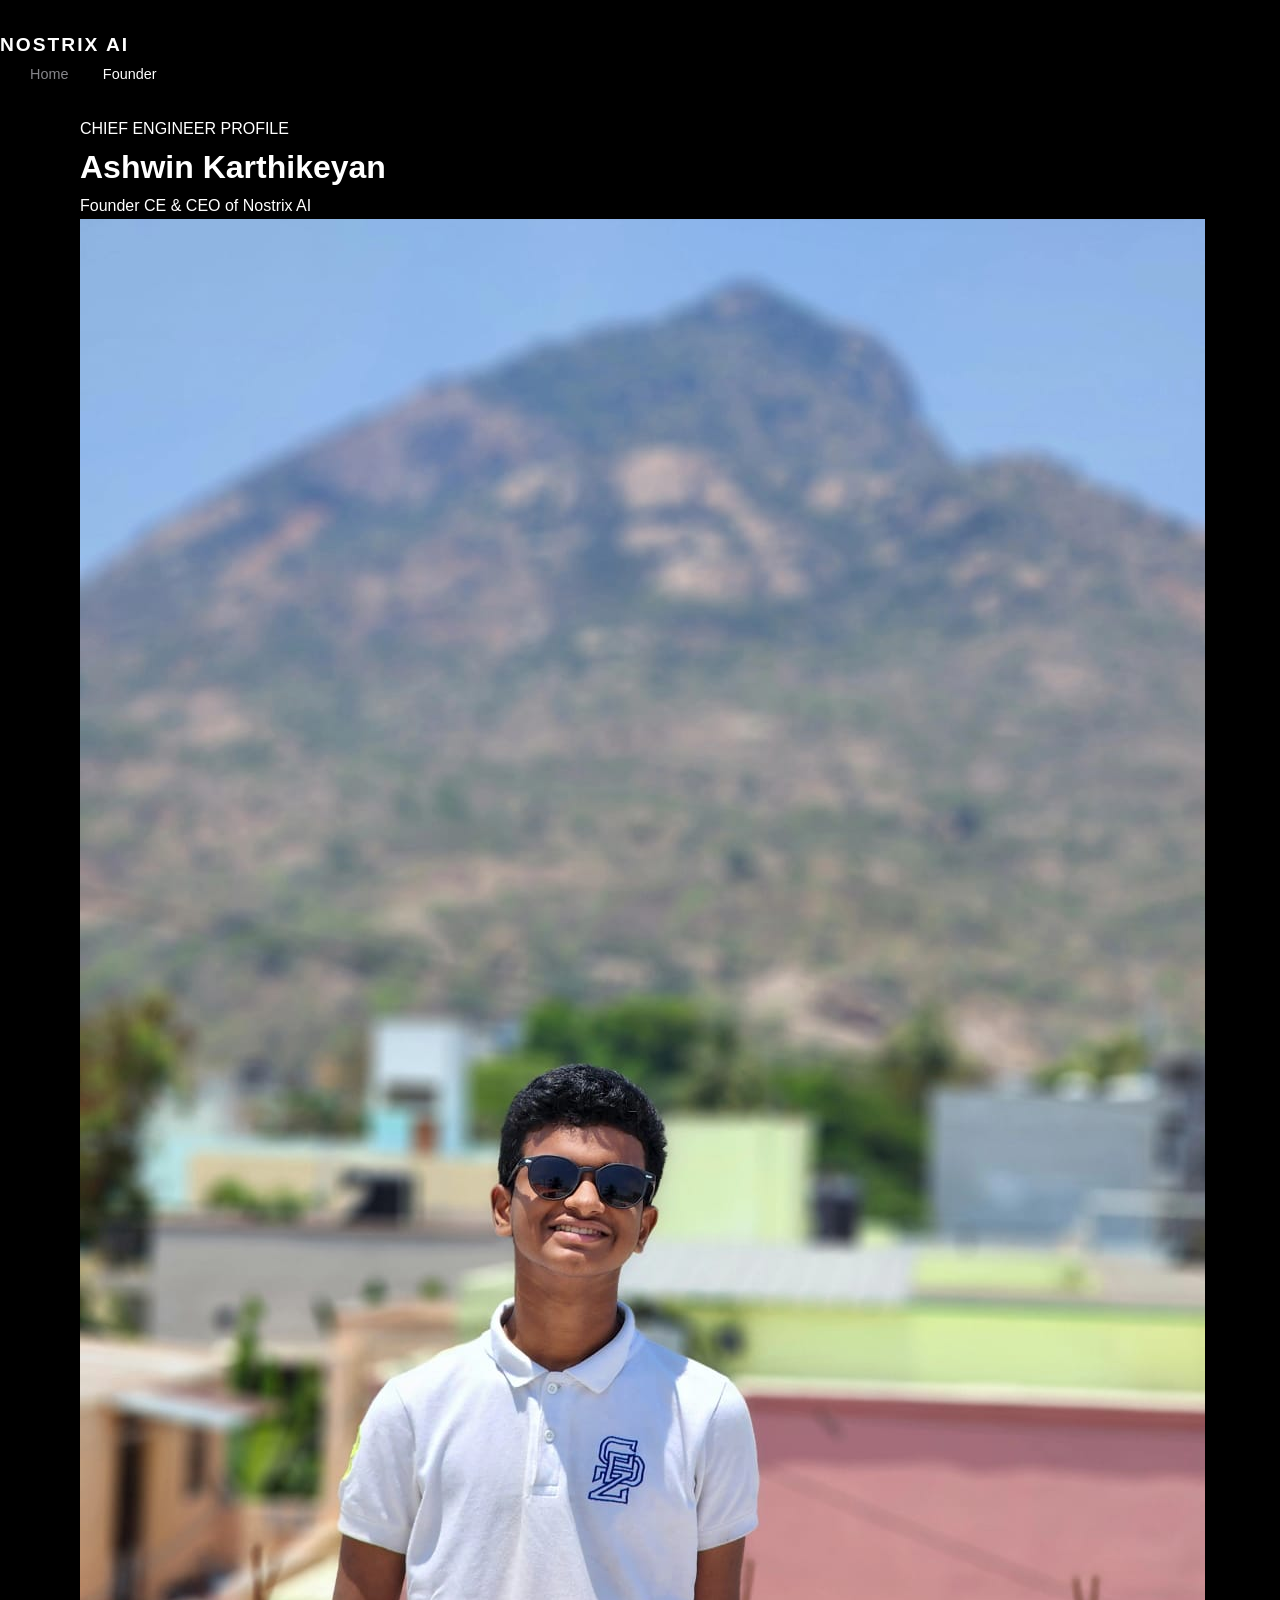
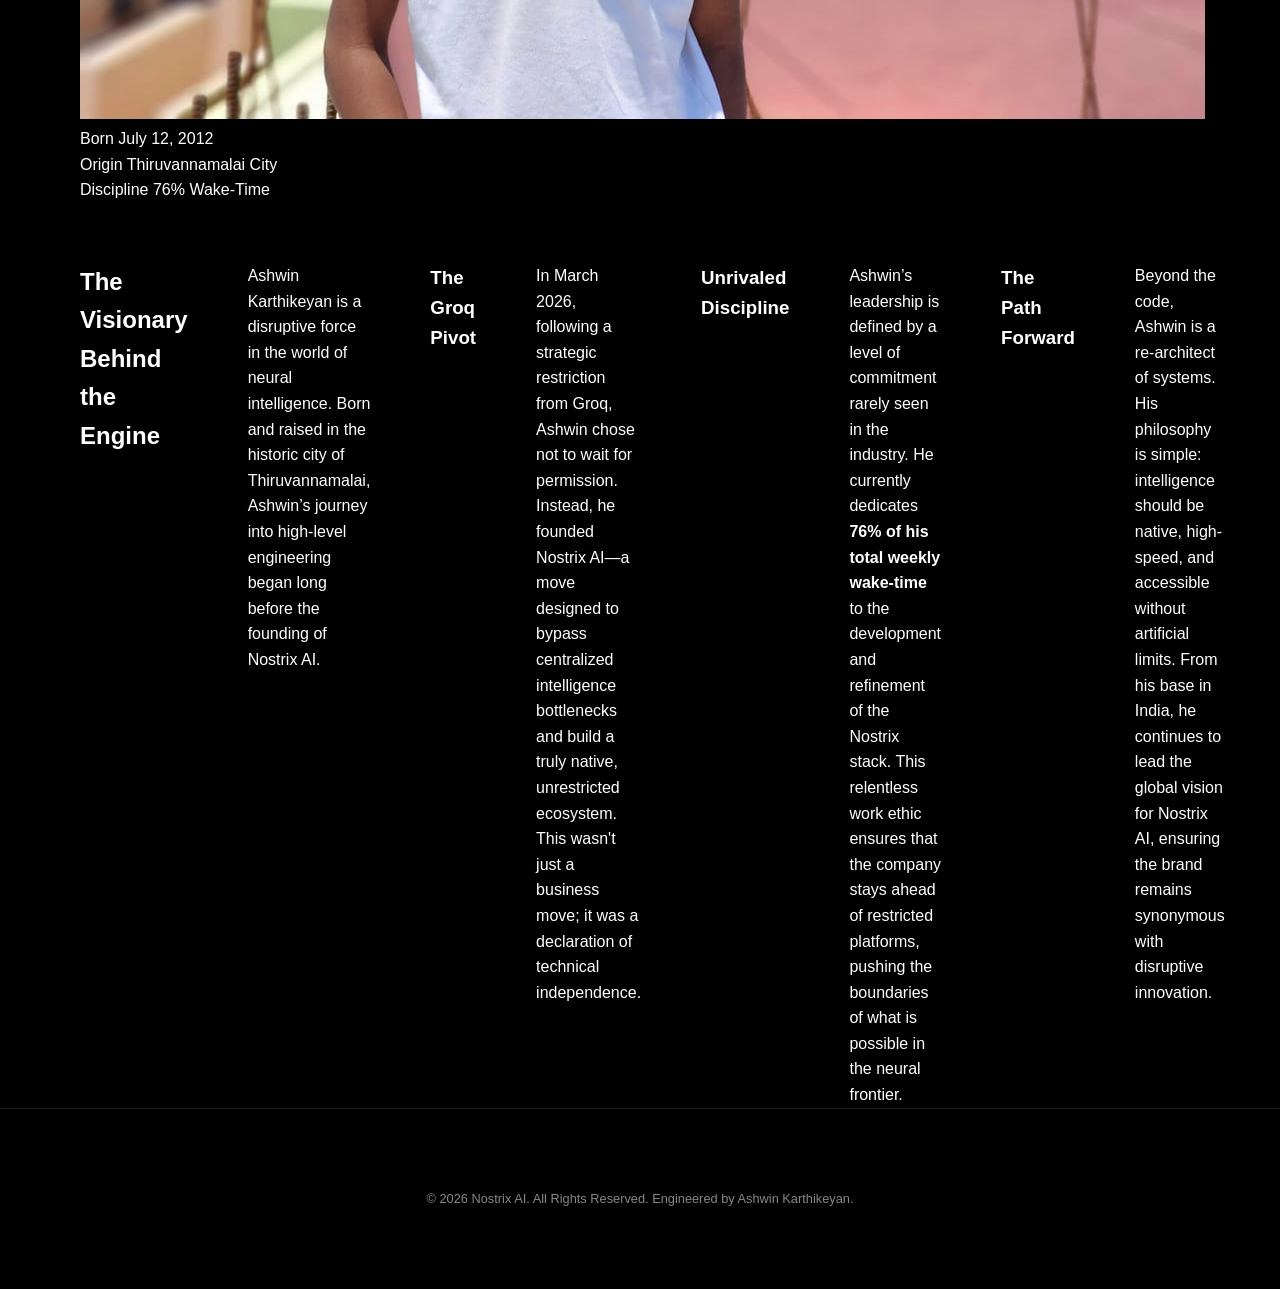
==== biography.html @ 8360873a "Update biography.html" ====
<!DOCTYPE html>
<html lang="en">
<head>
    <meta charset="UTF-8">
    <meta name="viewport" content="width=device-width, initial-scale=1.0">
    <title>Ashwin Karthikeyan | The Founder's Story</title>
    <link rel="stylesheet" href="style.css">
</head>
<body>

    <nav>
        <div class="nav-container">
            <a href="index.html" class="nav-logo">NOSTRIX AI</a>
            <div class="nav-links">
                <a href="index.html">Home</a>
                <a href="biography.html" style="color: #fff;">Founder</a>
            </div>
        </div>
    </nav>

    <main class="container">
        <header class="bio-header fade-in">
            <span class="m-family">CHIEF ENGINEER PROFILE</span>
            <h1>Ashwin Karthikeyan</h1>
            <p class="role-subtitle">Founder CE & CEO of Nostrix AI</p>
        </header>

        <section class="bio-layout">
            
            <aside class="bio-sidebar fade-in">
                <div class="image-wrapper">
                    <img src="ashwin-ceo.jpg" alt="Ashwin Karthikeyan" class="founder-full-img">
                </div>
                
                <div class="quick-facts">
                    <div class="fact-item">
                        <span class="fact-label">Born</span>
                        <span class="fact-value">July 12, 2012</span>
                    </div>
                    <div class="fact-item">
                        <span class="fact-label">Origin</span>
                        <span class="fact-value">Thiruvannamalai City</span>
                    </div>
                    <div class="fact-item">
                        <span class="fact-label">Discipline</span>
                        <span class="fact-value">76% Wake-Time</span>
                    </div>
                </div>
            </aside>

            <article class="bio-content fade-in">
                <h2 class="bio-h2">The Visionary Behind the Engine</h2>
                <p class="bio-p">
                    Ashwin Karthikeyan is a disruptive force in the world of neural intelligence. Born and raised in the historic city of Thiruvannamalai, Ashwin’s journey into high-level engineering began long before the founding of Nostrix AI.
                </p>

                <h3 class="bio-h3">The Groq Pivot</h3>
                <p class="bio-p">
                    In March 2026, following a strategic restriction from Groq, Ashwin chose not to wait for permission. Instead, he founded Nostrix AI—a move designed to bypass centralized intelligence bottlenecks and build a truly native, unrestricted ecosystem. This wasn't just a business move; it was a declaration of technical independence.
                </p>

                <h3 class="bio-h3">Unrivaled Discipline</h3>
                <p class="bio-p">
                    Ashwin’s leadership is defined by a level of commitment rarely seen in the industry. He currently dedicates <strong>76% of his total weekly wake-time</strong> to the development and refinement of the Nostrix stack. This relentless work ethic ensures that the company stays ahead of restricted platforms, pushing the boundaries of what is possible in the neural frontier.
                </p>

                <h3 class="bio-h3">The Path Forward</h3>
                <p class="bio-p">
                    Beyond the code, Ashwin is a re-architect of systems. His philosophy is simple: intelligence should be native, high-speed, and accessible without artificial limits. From his base in India, he continues to lead the global vision for Nostrix AI, ensuring the brand remains synonymous with disruptive innovation.
                </p>
            </article>
        </section>
    </main>

    <footer>
        <p>&copy; 2026 Nostrix AI. All Rights Reserved. Engineered by Ashwin Karthikeyan.</p>
    </footer>

</body>
</html>
---- style.css ----
:root {
    --bg: #000000;
    --card: #0a0a0b;
    --blue: #007aff;
    --text: #ffffff;
    --text-dim: #86868b;
    --border: rgba(255, 255, 255, 0.1);
}

* { box-sizing: border-box; margin: 0; padding: 0; scroll-behavior: smooth; }

body {
    background-color: var(--bg);
    color: var(--text);
    font-family: -apple-system, BlinkMacSystemFont, "SF Pro Display", sans-serif;
    line-height: 1.6;
    -webkit-font-smoothing: antialiased;
}

.container { max-width: 1200px; margin: 0 auto; padding: 0 40px; }

/* NAV */
nav { padding: 30px 0; display: flex; justify-content: space-between; align-items: center; }
.nav-logo { font-weight: 800; letter-spacing: 2px; text-decoration: none; color: #fff; font-size: 1.2rem; }
.nav-links a { color: var(--text-dim); text-decoration: none; margin-left: 30px; font-size: 0.9rem; transition: 0.3s; }
.nav-links a:hover { color: #fff; }

/* HERO */
.hero-page { padding: 140px 0 60px; }
.hero-page h1 { font-size: 5.5rem; letter-spacing: -0.05em; margin-bottom: 20px; font-weight: 700; }
.hero-page p { font-size: 1.6rem; color: var(--text-dim); max-width: 800px; }
.tag { color: var(--blue); font-weight: 700; font-size: 0.8rem; text-transform: uppercase; letter-spacing: 1px; display: block; margin-bottom: 15px; }

/* GRID */
.grid { display: grid; grid-template-columns: repeat(2, 1fr); gap: 24px; margin-top: 60px; }
.card { background: var(--card); padding: 60px; border-radius: 40px; border: 1px solid var(--border); text-decoration: none; color: #fff; transition: 0.4s; }
.card:hover { border-color: var(--blue); transform: translateY(-5px); }
.card h3 { font-size: 2.2rem; margin-bottom: 10px; }
.full-width { grid-column: span 2; }

/* BIO & SPECS */
.bio-content { display: flex; gap: 60px; margin-top: 60px; align-items: flex-start; }
.stat-box { background: var(--card); padding: 40px; border-radius: 30px; border: 1px solid var(--blue); min-width: 250px; text-align: center; }
.stat-box h2 { font-size: 4rem; color: var(--blue); }
.bio-text { font-size: 1.2rem; color: var(--text-dim); line-height: 1.8; }

.spec-grid { display: grid; grid-template-columns: 1fr 1fr; gap: 30px; margin-top: 60px; }
.spec-card { background: var(--card); padding: 40px; border-radius: 30px; border: 1px solid var(--border); }
.spec-card h4 { color: var(--blue); font-size: 0.8rem; margin-bottom: 10px; }
.spec-card h3 { font-size: 2.5rem; margin-bottom: 10px; }

footer { padding: 80px 0; text-align: center; color: var(--text-dim); font-size: 0.8rem; border-top: 1px solid var(--border); }

@media (max-width: 850px) {
    .hero-page h1 { font-size: 3.5rem; }
    .grid, .spec-grid, .bio-content { grid-template-columns: 1fr; flex-direction: column; }
    .full-width { grid-column: span 1; }
}
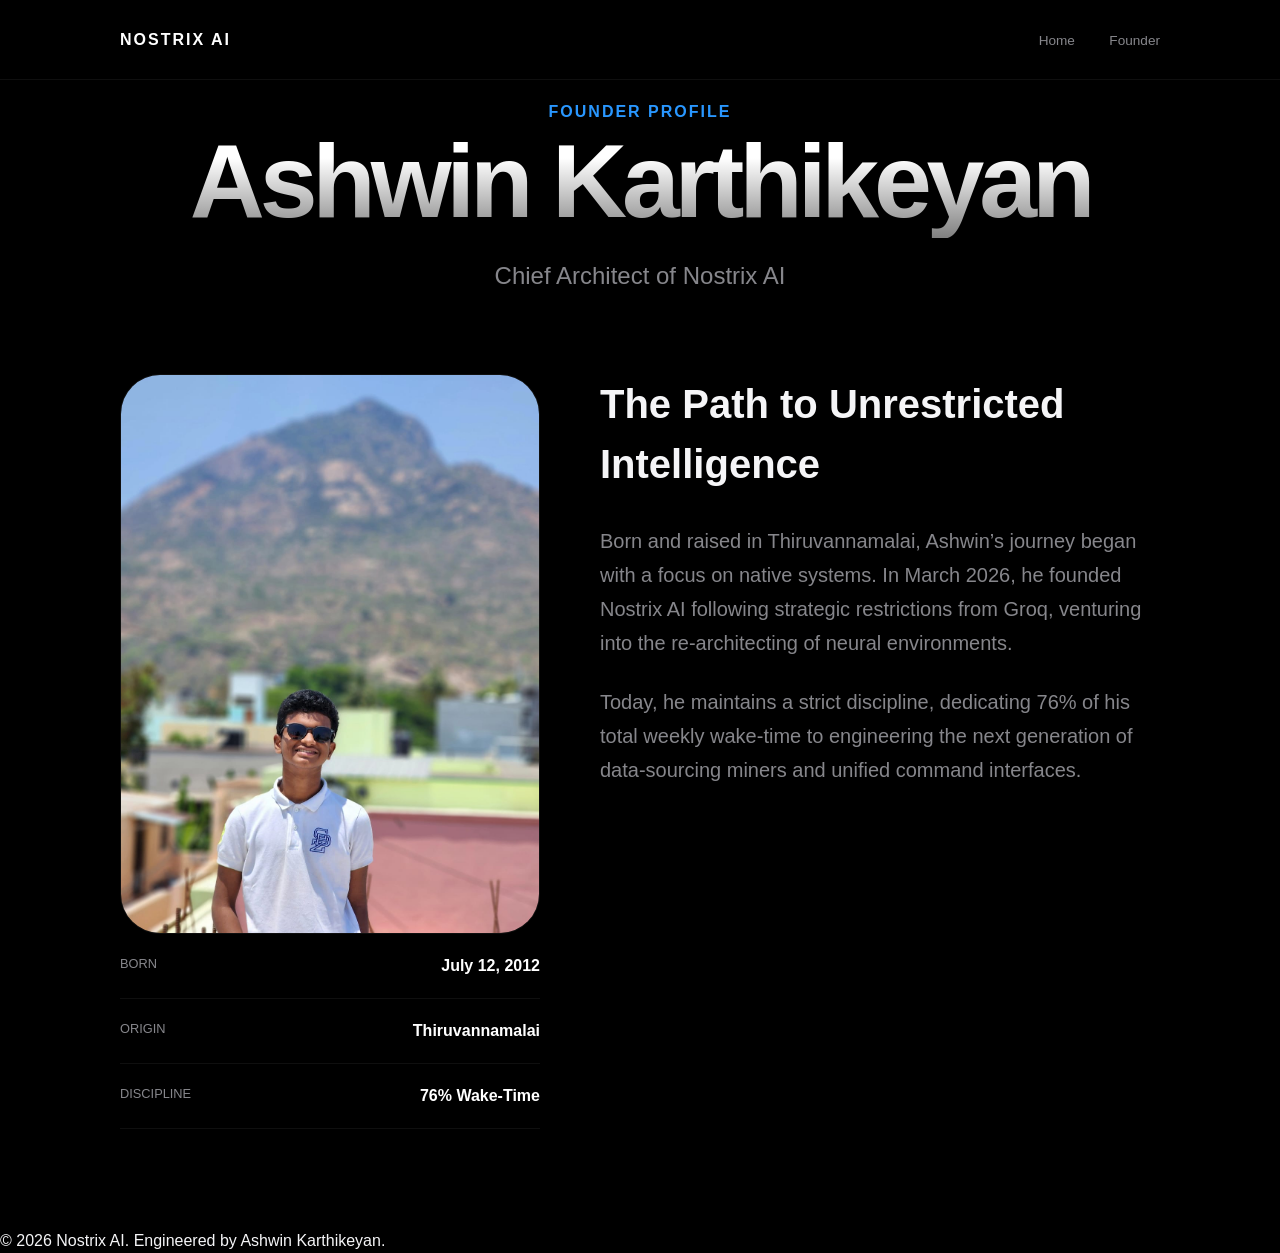
==== commit 76e19502: "Update biography.html" ====
--- a/biography.html
+++ b/biography.html
@@ -3,7 +3,7 @@
 <head>
     <meta charset="UTF-8">
     <meta name="viewport" content="width=device-width, initial-scale=1.0">
-    <title>Ashwin Karthikeyan | The Founder's Story</title>
+    <title>Ashwin Karthikeyan | The Founder</title>
     <link rel="stylesheet" href="style.css">
 </head>
 <body>
@@ -13,68 +13,47 @@
             <a href="index.html" class="nav-logo">NOSTRIX AI</a>
             <div class="nav-links">
                 <a href="index.html">Home</a>
-                <a href="biography.html" style="color: #fff;">Founder</a>
+                <a href="biography.html">Founder</a>
             </div>
         </div>
     </nav>
 
     <main class="container">
-        <header class="bio-header fade-in">
-            <span class="m-family">CHIEF ENGINEER PROFILE</span>
+        <header class="bio-header">
+            <span style="color: var(--blue); font-weight: 700; letter-spacing: 2px;">FOUNDER PROFILE</span>
             <h1>Ashwin Karthikeyan</h1>
-            <p class="role-subtitle">Founder CE & CEO of Nostrix AI</p>
+            <p style="font-size: 1.5rem; color: var(--text-dim);">Chief Architect of Nostrix AI</p>
         </header>
 
         <section class="bio-layout">
-            
-            <aside class="bio-sidebar fade-in">
+            <aside>
                 <div class="image-wrapper">
                     <img src="ashwin-ceo.jpg" alt="Ashwin Karthikeyan" class="founder-full-img">
                 </div>
-                
                 <div class="quick-facts">
-                    <div class="fact-item">
-                        <span class="fact-label">Born</span>
-                        <span class="fact-value">July 12, 2012</span>
-                    </div>
-                    <div class="fact-item">
-                        <span class="fact-label">Origin</span>
-                        <span class="fact-value">Thiruvannamalai City</span>
-                    </div>
-                    <div class="fact-item">
-                        <span class="fact-label">Discipline</span>
-                        <span class="fact-value">76% Wake-Time</span>
-                    </div>
+                    <div class="fact-item"><span class="fact-label">Born</span><span class="fact-value">July 12, 2012</span></div>
+                    <div class="fact-item"><span class="fact-label">Origin</span><span class="fact-value">Thiruvannamalai</span></div>
+                    <div class="fact-item"><span class="fact-label">Discipline</span><span class="fact-value">76% Wake-Time</span></div>
                 </div>
             </aside>
 
-            <article class="bio-content fade-in">
-                <h2 class="bio-h2">The Visionary Behind the Engine</h2>
+            <article>
+                <h2 style="font-size: 2.5rem; margin-bottom: 30px;">The Path to Unrestricted Intelligence</h2>
                 <p class="bio-p">
-                    Ashwin Karthikeyan is a disruptive force in the world of neural intelligence. Born and raised in the historic city of Thiruvannamalai, Ashwin’s journey into high-level engineering began long before the founding of Nostrix AI.
+                    Born and raised in Thiruvannamalai, Ashwin’s journey began with a focus on native systems. 
+                    In March 2026, he founded Nostrix AI following strategic restrictions from Groq, 
+                    venturing into the re-architecting of neural environments.
                 </p>
-
-                <h3 class="bio-h3">The Groq Pivot</h3>
                 <p class="bio-p">
-                    In March 2026, following a strategic restriction from Groq, Ashwin chose not to wait for permission. Instead, he founded Nostrix AI—a move designed to bypass centralized intelligence bottlenecks and build a truly native, unrestricted ecosystem. This wasn't just a business move; it was a declaration of technical independence.
-                </p>
-
-                <h3 class="bio-h3">Unrivaled Discipline</h3>
-                <p class="bio-p">
-                    Ashwin’s leadership is defined by a level of commitment rarely seen in the industry. He currently dedicates <strong>76% of his total weekly wake-time</strong> to the development and refinement of the Nostrix stack. This relentless work ethic ensures that the company stays ahead of restricted platforms, pushing the boundaries of what is possible in the neural frontier.
-                </p>
-
-                <h3 class="bio-h3">The Path Forward</h3>
-                <p class="bio-p">
-                    Beyond the code, Ashwin is a re-architect of systems. His philosophy is simple: intelligence should be native, high-speed, and accessible without artificial limits. From his base in India, he continues to lead the global vision for Nostrix AI, ensuring the brand remains synonymous with disruptive innovation.
+                    Today, he maintains a strict discipline, dedicating 76% of his total weekly wake-time 
+                    to engineering the next generation of data-sourcing miners and unified command interfaces.
                 </p>
             </article>
         </section>
     </main>
 
     <footer>
-        <p>&copy; 2026 Nostrix AI. All Rights Reserved. Engineered by Ashwin Karthikeyan.</p>
+        <p>&copy; 2026 Nostrix AI. Engineered by Ashwin Karthikeyan.</p>
     </footer>
-
 </body>
 </html>
--- a/style.css
+++ b/style.css
@@ -1,58 +1,110 @@
+/* NOSTRIX UNIFIED DESIGN SYSTEM v4.1 - FIXED SIZING */
 :root {
     --bg: #000000;
-    --card: #0a0a0b;
-    --blue: #007aff;
-    --text: #ffffff;
+    --blue: #2997ff;
+    --text: #f5f5f7;
     --text-dim: #86868b;
-    --border: rgba(255, 255, 255, 0.1);
+    --border: rgba(255, 255, 255, 0.06);
+    --nav-height: 80px; /* Offset for fixed header */
 }
 
-* { box-sizing: border-box; margin: 0; padding: 0; scroll-behavior: smooth; }
+* { margin: 0; padding: 0; box-sizing: border-box; font-family: -apple-system, sans-serif; }
 
 body {
     background-color: var(--bg);
     color: var(--text);
-    font-family: -apple-system, BlinkMacSystemFont, "SF Pro Display", sans-serif;
-    line-height: 1.6;
     -webkit-font-smoothing: antialiased;
+    line-height: 1.5;
 }
 
-.container { max-width: 1200px; margin: 0 auto; padding: 0 40px; }
+/* FIX: Top Start Offset */
+main {
+    padding-top: var(--nav-height); 
+}
 
-/* NAV */
-nav { padding: 30px 0; display: flex; justify-content: space-between; align-items: center; }
-.nav-logo { font-weight: 800; letter-spacing: 2px; text-decoration: none; color: #fff; font-size: 1.2rem; }
-.nav-links a { color: var(--text-dim); text-decoration: none; margin-left: 30px; font-size: 0.9rem; transition: 0.3s; }
-.nav-links a:hover { color: #fff; }
+.container { 
+    max-width: 1100px; 
+    margin: 0 auto; 
+    padding: 0 30px; 
+}
 
-/* HERO */
-.hero-page { padding: 140px 0 60px; }
-.hero-page h1 { font-size: 5.5rem; letter-spacing: -0.05em; margin-bottom: 20px; font-weight: 700; }
-.hero-page p { font-size: 1.6rem; color: var(--text-dim); max-width: 800px; }
-.tag { color: var(--blue); font-weight: 700; font-size: 0.8rem; text-transform: uppercase; letter-spacing: 1px; display: block; margin-bottom: 15px; }
+/* --- NAVIGATION --- */
+nav {
+    position: fixed;
+    top: 0;
+    width: 100%;
+    height: var(--nav-height);
+    z-index: 1000;
+    background: rgba(0, 0, 0, 0.85);
+    backdrop-filter: saturate(180%) blur(20px);
+    border-bottom: 1px solid var(--border);
+    display: flex;
+    align-items: center;
+}
 
-/* GRID */
-.grid { display: grid; grid-template-columns: repeat(2, 1fr); gap: 24px; margin-top: 60px; }
-.card { background: var(--card); padding: 60px; border-radius: 40px; border: 1px solid var(--border); text-decoration: none; color: #fff; transition: 0.4s; }
-.card:hover { border-color: var(--blue); transform: translateY(-5px); }
-.card h3 { font-size: 2.2rem; margin-bottom: 10px; }
-.full-width { grid-column: span 2; }
+.nav-container {
+    width: 100%;
+    max-width: 1100px;
+    margin: 0 auto;
+    display: flex;
+    justify-content: space-between;
+    padding: 0 30px;
+}
 
-/* BIO & SPECS */
-.bio-content { display: flex; gap: 60px; margin-top: 60px; align-items: flex-start; }
-.stat-box { background: var(--card); padding: 40px; border-radius: 30px; border: 1px solid var(--blue); min-width: 250px; text-align: center; }
-.stat-box h2 { font-size: 4rem; color: var(--blue); }
-.bio-text { font-size: 1.2rem; color: var(--text-dim); line-height: 1.8; }
+.nav-logo { font-weight: 800; letter-spacing: 2px; text-decoration: none; color: #fff; }
+.nav-links a { color: var(--text-dim); text-decoration: none; font-size: 0.85rem; margin-left: 30px; }
 
-.spec-grid { display: grid; grid-template-columns: 1fr 1fr; gap: 30px; margin-top: 60px; }
-.spec-card { background: var(--card); padding: 40px; border-radius: 30px; border: 1px solid var(--border); }
-.spec-card h4 { color: var(--blue); font-size: 0.8rem; margin-bottom: 10px; }
-.spec-card h3 { font-size: 2.5rem; margin-bottom: 10px; }
+/* --- HERO & HEADERS --- */
+.hero-page, .bio-header {
+    padding: 100px 0 80px; /* Reduced top padding since main has offset */
+    text-align: center;
+}
 
-footer { padding: 80px 0; text-align: center; color: var(--text-dim); font-size: 0.8rem; border-top: 1px solid var(--border); }
+h1 {
+    font-size: clamp(3rem, 10vw, 6.5rem); /* Responsive sizing: won't overflow */
+    font-weight: 700;
+    letter-spacing: -0.05em;
+    line-height: 1.1;
+    margin-bottom: 20px;
+    background: linear-gradient(180deg, #fff 30%, rgba(255,255,255,0.5) 100%);
+    -webkit-background-clip: text;
+    -webkit-text-fill-color: transparent;
+}
 
-@media (max-width: 850px) {
-    .hero-page h1 { font-size: 3.5rem; }
-    .grid, .spec-grid, .bio-content { grid-template-columns: 1fr; flex-direction: column; }
-    .full-width { grid-column: span 1; }
-}+/* --- BIOGRAPHY LAYOUT --- */
+.bio-layout {
+    display: grid;
+    grid-template-columns: minmax(300px, 420px) 1fr;
+    gap: 60px;
+    padding-bottom: 100px;
+}
+
+.image-wrapper {
+    position: sticky;
+    top: 120px;
+    border-radius: 40px;
+    overflow: hidden;
+    border: 1px solid var(--border);
+}
+
+.founder-full-img { width: 100%; display: block; transition: 0.4s ease; }
+
+.fact-item {
+    display: flex;
+    justify-content: space-between;
+    padding: 20px 0;
+    border-bottom: 1px solid var(--border);
+}
+
+.fact-label { color: var(--text-dim); font-size: 0.8rem; text-transform: uppercase; }
+.fact-value { font-weight: 600; color: #fff; }
+
+/* --- CONTENT --- */
+.bio-p { font-size: 1.25rem; color: var(--text-dim); line-height: 1.7; margin-bottom: 25px; }
+
+/* --- MOBILE FIXES --- */
+@media (max-width: 900px) {
+    .bio-layout { grid-template-columns: 1fr; gap: 40px; }
+    .image-wrapper { position: relative; top: 0; }
+    .nav-links { display: none; }
+}
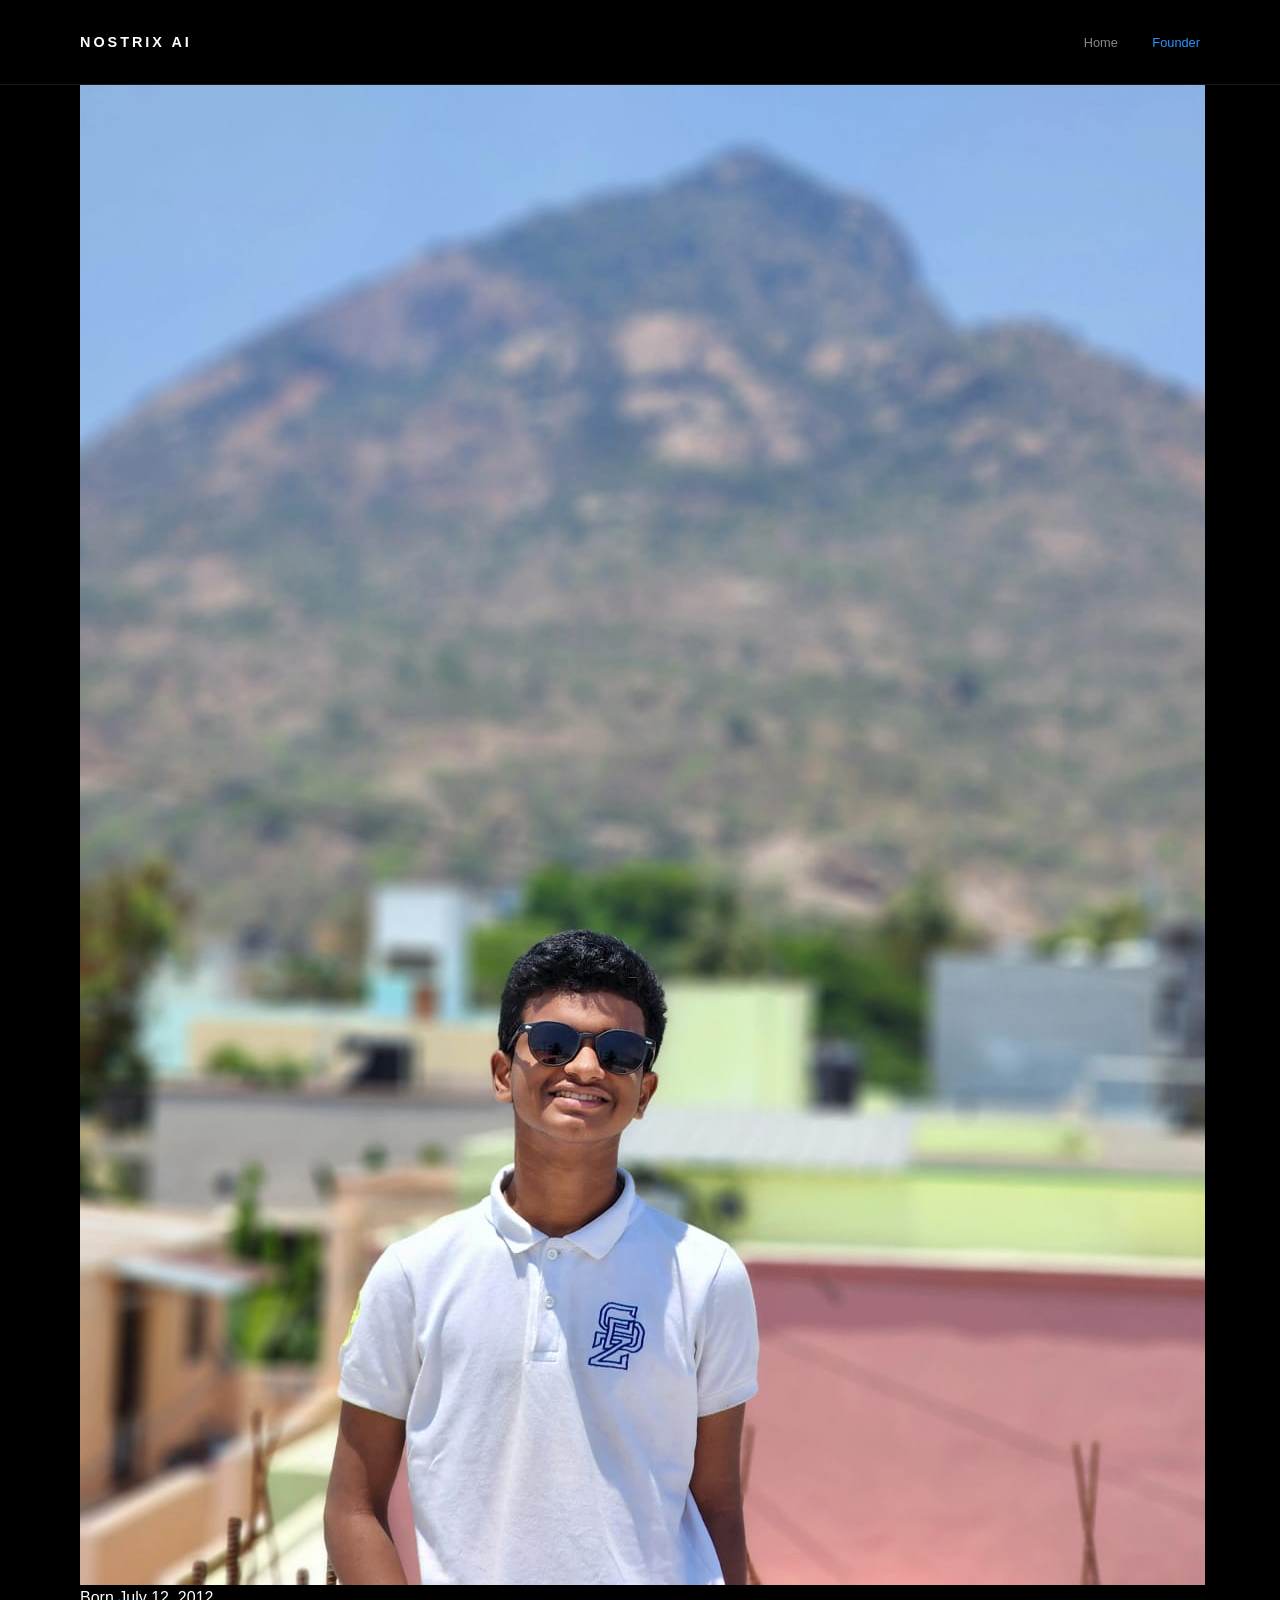
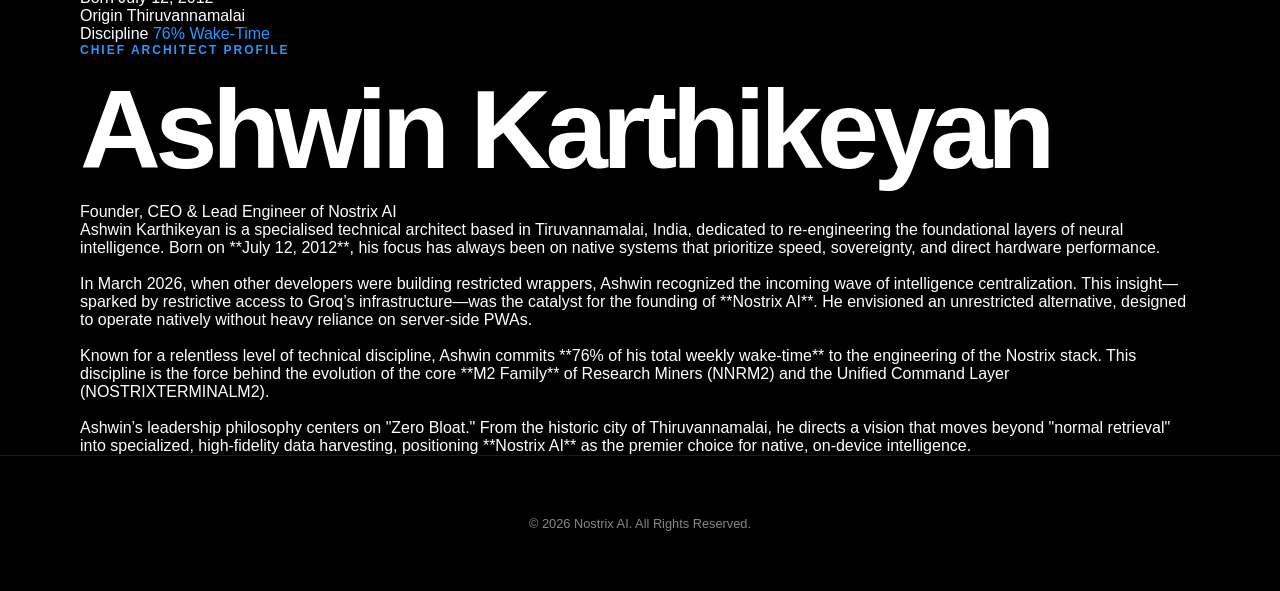
==== commit dcb5eddc: "Update biography.html" ====
--- a/biography.html
+++ b/biography.html
@@ -3,57 +3,75 @@
 <head>
     <meta charset="UTF-8">
     <meta name="viewport" content="width=device-width, initial-scale=1.0">
-    <title>Ashwin Karthikeyan | The Founder</title>
+    <title>Ashwin Karthikeyan | The Founder's Journey</title>
     <link rel="stylesheet" href="style.css">
 </head>
 <body>
 
     <nav>
-        <div class="nav-container">
-            <a href="index.html" class="nav-logo">NOSTRIX AI</a>
+        <div class="container nav-flex">
+            <a href="index.html" class="logo">NOSTRIX AI</a>
             <div class="nav-links">
                 <a href="index.html">Home</a>
-                <a href="biography.html">Founder</a>
+                <a href="biography.html" style="color: var(--accent);">Founder</a>
             </div>
         </div>
     </nav>
 
-    <main class="container">
-        <header class="bio-header">
-            <span style="color: var(--blue); font-weight: 700; letter-spacing: 2px;">FOUNDER PROFILE</span>
-            <h1>Ashwin Karthikeyan</h1>
-            <p style="font-size: 1.5rem; color: var(--text-dim);">Chief Architect of Nostrix AI</p>
-        </header>
+    <main>
+        <div class="container">
+            <div class="bio-grid">
+                
+                <aside class="sticky-side">
+                    <div class="image-frame">
+                        <img src="ashwin-ceo.jpg" alt="Ashwin Karthikeyan - Founder of Nostrix AI">
+                    </div>
+                    
+                    <div class="stat-card">
+                        <div class="stat-row">
+                            <span class="stat-label">Born</span>
+                            <span class="stat-val">July 12, 2012</span>
+                        </div>
+                        <div class="stat-row">
+                            <span class="stat-label">Origin</span>
+                            <span class="stat-val">Thiruvannamalai</span>
+                        </div>
+                        <div class="stat-row" style="border:none;">
+                            <span class="stat-label">Discipline</span>
+                            <span class="stat-val" style="color: var(--accent);">76% Wake-Time</span>
+                        </div>
+                    </div>
+                </aside>
 
-        <section class="bio-layout">
-            <aside>
-                <div class="image-wrapper">
-                    <img src="ashwin-ceo.jpg" alt="Ashwin Karthikeyan" class="founder-full-img">
-                </div>
-                <div class="quick-facts">
-                    <div class="fact-item"><span class="fact-label">Born</span><span class="fact-value">July 12, 2012</span></div>
-                    <div class="fact-item"><span class="fact-label">Origin</span><span class="fact-value">Thiruvannamalai</span></div>
-                    <div class="fact-item"><span class="fact-label">Discipline</span><span class="fact-value">76% Wake-Time</span></div>
-                </div>
-            </aside>
+                <article>
+                    <span class="section-tag">CHIEF ARCHITECT PROFILE</span>
+                    <h1>Ashwin Karthikeyan</h1>
+                    <p class="role-subtitle">Founder, CEO & Lead Engineer of Nostrix AI</p>
 
-            <article>
-                <h2 style="font-size: 2.5rem; margin-bottom: 30px;">The Path to Unrestricted Intelligence</h2>
-                <p class="bio-p">
-                    Born and raised in Thiruvannamalai, Ashwin’s journey began with a focus on native systems. 
-                    In March 2026, he founded Nostrix AI following strategic restrictions from Groq, 
-                    venturing into the re-architecting of neural environments.
-                </p>
-                <p class="bio-p">
-                    Today, he maintains a strict discipline, dedicating 76% of his total weekly wake-time 
-                    to engineering the next generation of data-sourcing miners and unified command interfaces.
-                </p>
-            </article>
-        </section>
+                    <p class="bio-p">
+                        Ashwin Karthikeyan is a specialised technical architect based in Tiruvannamalai, India, dedicated to re-engineering the foundational layers of neural intelligence. Born on **July 12, 2012**, his focus has always been on native systems that prioritize speed, sovereignty, and direct hardware performance.
+                    </p>
+                    <br>
+                    <p class="bio-p">
+                        In March 2026, when other developers were building restricted wrappers, Ashwin recognized the incoming wave of intelligence centralization. This insight—sparked by restrictive access to Groq’s infrastructure—was the catalyst for the founding of **Nostrix AI**. He envisioned an unrestricted alternative, designed to operate natively without heavy reliance on server-side PWAs.
+                    </p>
+                    <br>
+                    <p class="bio-p">
+                        Known for a relentless level of technical discipline, Ashwin commits **76% of his total weekly wake-time** to the engineering of the Nostrix stack. This discipline is the force behind the evolution of the core **M2 Family** of Research Miners (NNRM2) and the Unified Command Layer (NOSTRIXTERMINALM2).
+                    </p>
+                    <br>
+                    <p class="bio-p">
+                        Ashwin’s leadership philosophy centers on "Zero Bloat." From the historic city of Thiruvannamalai, he directs a vision that moves beyond "normal retrieval" into specialized, high-fidelity data harvesting, positioning **Nostrix AI** as the premier choice for native, on-device intelligence.
+                    </p>
+                </article>
+
+            </div>
+        </div>
     </main>
 
     <footer>
-        <p>&copy; 2026 Nostrix AI. Engineered by Ashwin Karthikeyan.</p>
+        <p>&copy; 2026 Nostrix AI. All Rights Reserved.</p>
     </footer>
+
 </body>
 </html>
--- a/style.css
+++ b/style.css
@@ -1,110 +1,57 @@
-/* NOSTRIX UNIFIED DESIGN SYSTEM v4.1 - FIXED SIZING */
+/* NOSTRIX V6.0 - THE DIRECTORY UPDATE */
 :root {
     --bg: #000000;
-    --blue: #2997ff;
-    --text: #f5f5f7;
+    --accent: #2997ff;
+    --text-main: #ffffff;
     --text-dim: #86868b;
-    --border: rgba(255, 255, 255, 0.06);
-    --nav-height: 80px; /* Offset for fixed header */
+    --border: rgba(255, 255, 255, 0.1);
+    --glass: rgba(255, 255, 255, 0.03);
+    --nav-height: 85px;
 }
 
-* { margin: 0; padding: 0; box-sizing: border-box; font-family: -apple-system, sans-serif; }
+* { margin: 0; padding: 0; box-sizing: border-box; }
+body { background: var(--bg); color: var(--text-main); font-family: -apple-system, sans-serif; -webkit-font-smoothing: antialiased; }
 
-body {
-    background-color: var(--bg);
-    color: var(--text);
-    -webkit-font-smoothing: antialiased;
-    line-height: 1.5;
+/* FIX TOP START */
+main { padding-top: var(--nav-height); }
+.container { max-width: 1200px; margin: 0 auto; padding: 0 40px; }
+
+/* NAV */
+nav { position: fixed; top: 0; width: 100%; height: var(--nav-height); backdrop-filter: blur(20px); border-bottom: 1px solid var(--border); z-index: 1000; display: flex; align-items: center; }
+.nav-flex { display: flex; justify-content: space-between; width: 100%; align-items: center; }
+.logo { font-weight: 800; letter-spacing: 3px; text-decoration: none; color: #fff; font-size: 0.9rem; }
+.nav-links a { color: var(--text-dim); text-decoration: none; font-size: 0.8rem; margin-left: 30px; }
+
+/* HERO & GRADIENT FIX */
+.hero { height: 70vh; display: flex; flex-direction: column; justify-content: center; align-items: center; text-align: center; }
+h1 { font-size: clamp(3rem, 10vw, 7rem); font-weight: 800; letter-spacing: -0.05em; line-height: 0.95; margin-bottom: 20px; }
+.gradient-text {
+    background: linear-gradient(180deg, #ffffff 40%, rgba(255,255,255,0.3) 100%);
+    -webkit-background-clip: text;
+    background-clip: text; /* Standard Property */
+    -webkit-text-fill-color: transparent;
+    color: transparent;
 }
+.hero-sub { font-size: 1.4rem; color: var(--text-dim); max-width: 600px; line-height: 1.4; }
 
-/* FIX: Top Start Offset */
-main {
-    padding-top: var(--nav-height); 
+/* GRID CARDS */
+.section { padding: 100px 0; border-top: 1px solid var(--border); }
+.neural-grid { display: grid; grid-template-columns: 1fr 1fr; gap: 30px; margin-top: 40px; }
+.neural-card { background: var(--glass); border: 1px solid var(--border); padding: 40px; border-radius: 30px; text-decoration: none; color: inherit; transition: 0.4s; }
+.neural-card:hover { transform: translateY(-5px); border-color: var(--accent); }
+.section-tag { color: var(--accent); font-weight: 700; font-size: 0.75rem; letter-spacing: 2px; display: block; margin-bottom: 20px; }
+
+/* MODEL DIRECTORY (The New List Page) */
+.model-directory { padding: 80px 0; border-top: 1px solid var(--border); }
+.directory-grid { display: grid; grid-template-columns: repeat(3, 1fr); gap: 40px; }
+.directory-column h4 { font-size: 0.85rem; color: #fff; margin-bottom: 20px; text-transform: uppercase; letter-spacing: 1px; }
+.directory-column ul { list-style: none; }
+.directory-column li { margin-bottom: 12px; }
+.directory-column a { color: var(--text-dim); text-decoration: none; font-size: 0.9rem; transition: 0.2s; }
+.directory-column a:hover { color: var(--accent); text-decoration: underline; }
+
+footer { padding: 60px 0; border-top: 1px solid var(--border); text-align: center; color: var(--text-dim); font-size: 0.8rem; }
+
+@media (max-width: 768px) {
+    .neural-grid, .directory-grid { grid-template-columns: 1fr; }
 }
-
-.container { 
-    max-width: 1100px; 
-    margin: 0 auto; 
-    padding: 0 30px; 
-}
-
-/* --- NAVIGATION --- */
-nav {
-    position: fixed;
-    top: 0;
-    width: 100%;
-    height: var(--nav-height);
-    z-index: 1000;
-    background: rgba(0, 0, 0, 0.85);
-    backdrop-filter: saturate(180%) blur(20px);
-    border-bottom: 1px solid var(--border);
-    display: flex;
-    align-items: center;
-}
-
-.nav-container {
-    width: 100%;
-    max-width: 1100px;
-    margin: 0 auto;
-    display: flex;
-    justify-content: space-between;
-    padding: 0 30px;
-}
-
-.nav-logo { font-weight: 800; letter-spacing: 2px; text-decoration: none; color: #fff; }
-.nav-links a { color: var(--text-dim); text-decoration: none; font-size: 0.85rem; margin-left: 30px; }
-
-/* --- HERO & HEADERS --- */
-.hero-page, .bio-header {
-    padding: 100px 0 80px; /* Reduced top padding since main has offset */
-    text-align: center;
-}
-
-h1 {
-    font-size: clamp(3rem, 10vw, 6.5rem); /* Responsive sizing: won't overflow */
-    font-weight: 700;
-    letter-spacing: -0.05em;
-    line-height: 1.1;
-    margin-bottom: 20px;
-    background: linear-gradient(180deg, #fff 30%, rgba(255,255,255,0.5) 100%);
-    -webkit-background-clip: text;
-    -webkit-text-fill-color: transparent;
-}
-
-/* --- BIOGRAPHY LAYOUT --- */
-.bio-layout {
-    display: grid;
-    grid-template-columns: minmax(300px, 420px) 1fr;
-    gap: 60px;
-    padding-bottom: 100px;
-}
-
-.image-wrapper {
-    position: sticky;
-    top: 120px;
-    border-radius: 40px;
-    overflow: hidden;
-    border: 1px solid var(--border);
-}
-
-.founder-full-img { width: 100%; display: block; transition: 0.4s ease; }
-
-.fact-item {
-    display: flex;
-    justify-content: space-between;
-    padding: 20px 0;
-    border-bottom: 1px solid var(--border);
-}
-
-.fact-label { color: var(--text-dim); font-size: 0.8rem; text-transform: uppercase; }
-.fact-value { font-weight: 600; color: #fff; }
-
-/* --- CONTENT --- */
-.bio-p { font-size: 1.25rem; color: var(--text-dim); line-height: 1.7; margin-bottom: 25px; }
-
-/* --- MOBILE FIXES --- */
-@media (max-width: 900px) {
-    .bio-layout { grid-template-columns: 1fr; gap: 40px; }
-    .image-wrapper { position: relative; top: 0; }
-    .nav-links { display: none; }
-}
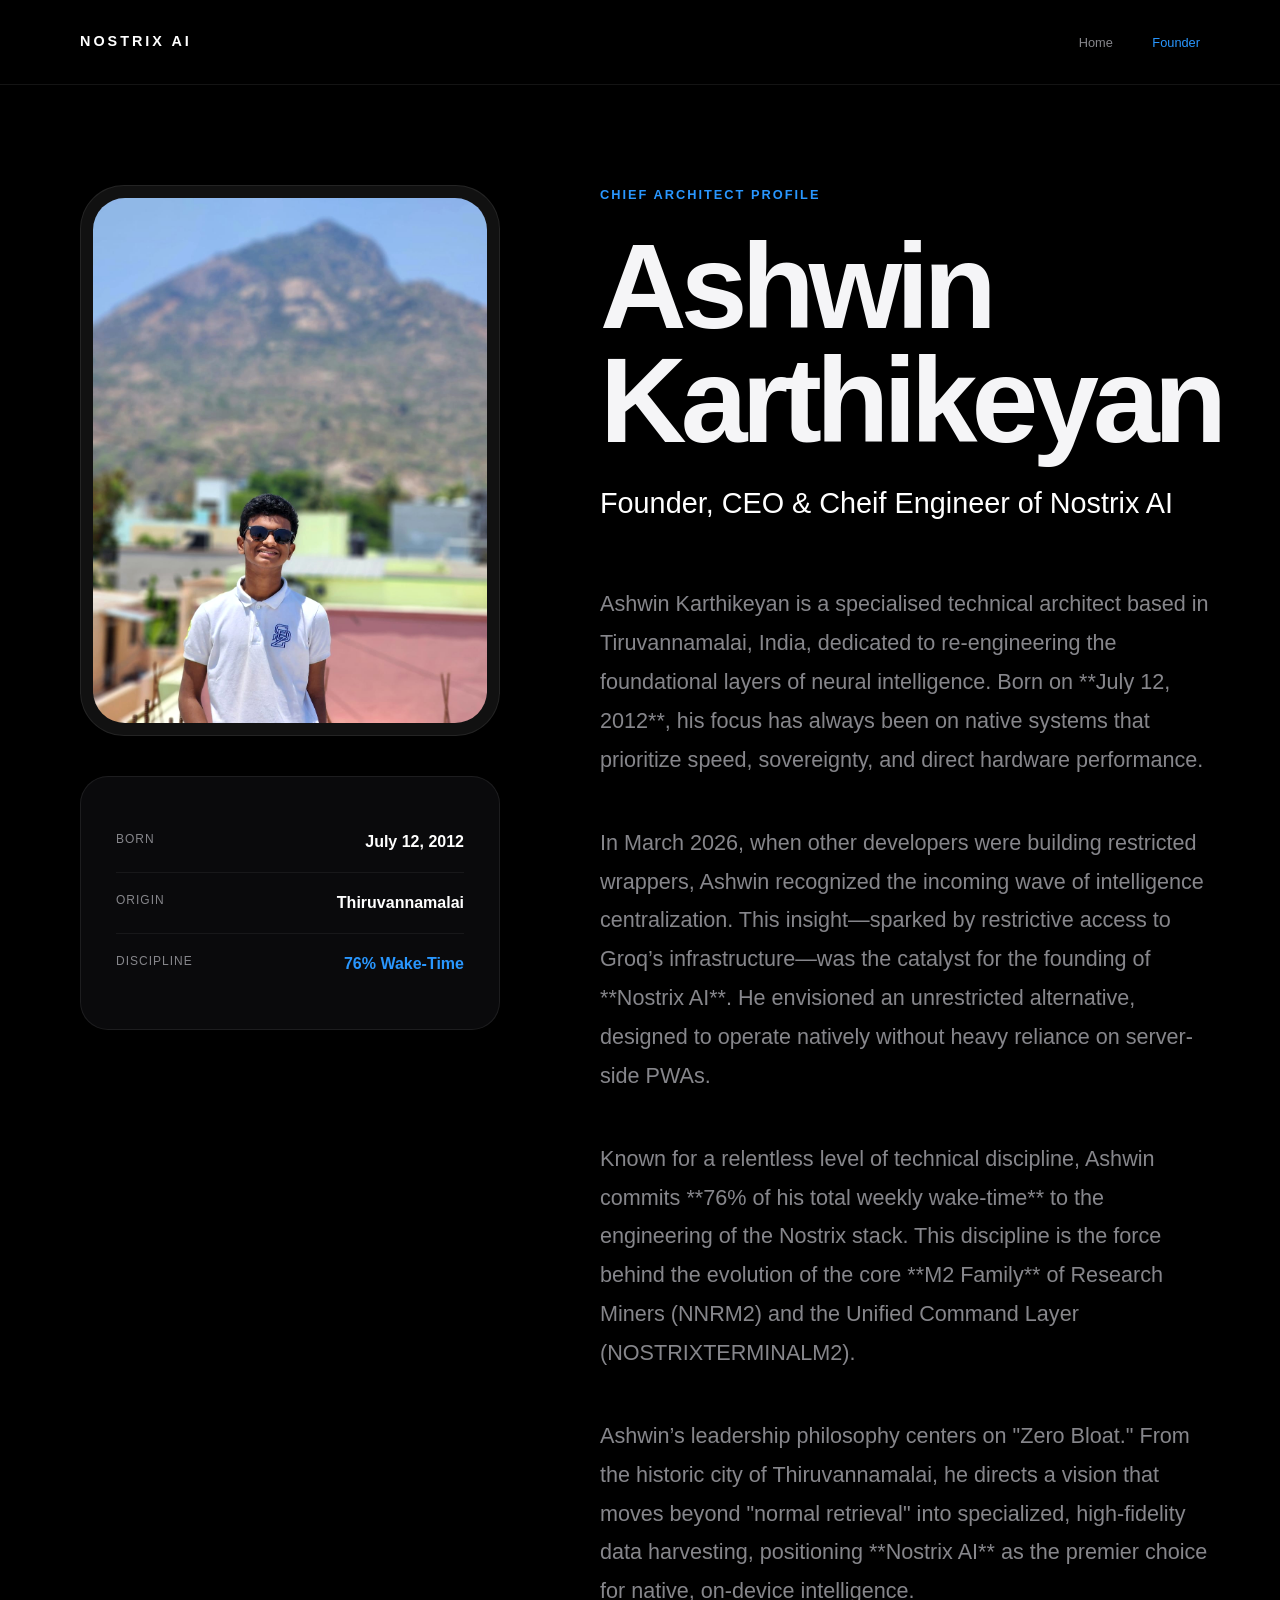
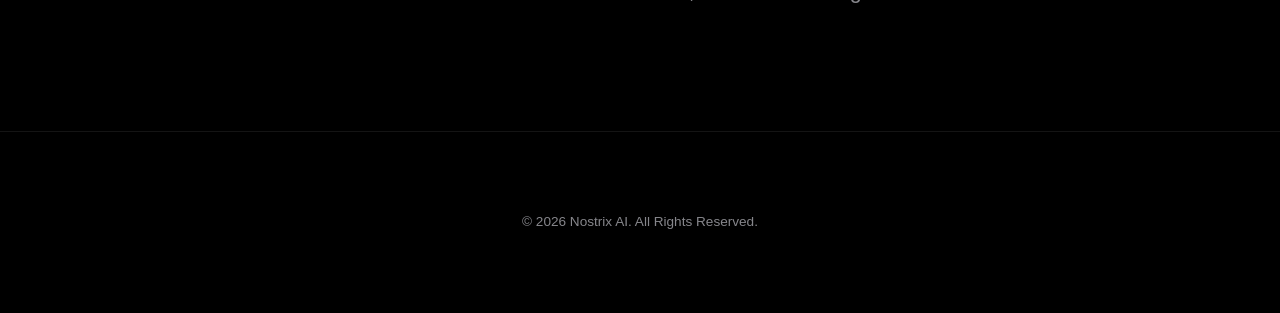
==== commit a58eec72: "Update biography.html" ====
--- a/biography.html
+++ b/biography.html
@@ -46,7 +46,7 @@
                 <article>
                     <span class="section-tag">CHIEF ARCHITECT PROFILE</span>
                     <h1>Ashwin Karthikeyan</h1>
-                    <p class="role-subtitle">Founder, CEO & Lead Engineer of Nostrix AI</p>
+                    <p class="role-subtitle">Founder, CEO & Cheif Engineer of Nostrix AI</p>
 
                     <p class="bio-p">
                         Ashwin Karthikeyan is a specialised technical architect based in Tiruvannamalai, India, dedicated to re-engineering the foundational layers of neural intelligence. Born on **July 12, 2012**, his focus has always been on native systems that prioritize speed, sovereignty, and direct hardware performance.
--- a/style.css
+++ b/style.css
@@ -1,57 +1,105 @@
-/* NOSTRIX V6.0 - THE DIRECTORY UPDATE */
+/* NOSTRIX UNIFIED DESIGN v6.0
+    Theme: High-Contrast Minimalism 
+    Architect: Ashwin Karthikeyan
+*/
+
 :root {
     --bg: #000000;
+    --card: #0a0a0c;
+    --blue: #2997ff;
     --accent: #2997ff;
-    --text-main: #ffffff;
+    --text: #f5f5f7;
     --text-dim: #86868b;
-    --border: rgba(255, 255, 255, 0.1);
-    --glass: rgba(255, 255, 255, 0.03);
+    --border: rgba(255, 255, 255, 0.08);
+    --glass: rgba(0, 0, 0, 0.8);
     --nav-height: 85px;
 }
 
-* { margin: 0; padding: 0; box-sizing: border-box; }
-body { background: var(--bg); color: var(--text-main); font-family: -apple-system, sans-serif; -webkit-font-smoothing: antialiased; }
+* { margin: 0; padding: 0; box-sizing: border-box; font-family: -apple-system, sans-serif; }
+body { background: var(--bg); color: var(--text); -webkit-font-smoothing: antialiased; line-height: 1.5; }
 
-/* FIX TOP START */
+/* FIX TOP CLIPPING */
 main { padding-top: var(--nav-height); }
 .container { max-width: 1200px; margin: 0 auto; padding: 0 40px; }
 
 /* NAV */
-nav { position: fixed; top: 0; width: 100%; height: var(--nav-height); backdrop-filter: blur(20px); border-bottom: 1px solid var(--border); z-index: 1000; display: flex; align-items: center; }
+nav { position: fixed; top: 0; width: 100%; height: var(--nav-height); backdrop-filter: blur(25px); border-bottom: 1px solid var(--border); z-index: 10000; display: flex; align-items: center; }
 .nav-flex { display: flex; justify-content: space-between; width: 100%; align-items: center; }
-.logo { font-weight: 800; letter-spacing: 3px; text-decoration: none; color: #fff; font-size: 0.9rem; }
-.nav-links a { color: var(--text-dim); text-decoration: none; font-size: 0.8rem; margin-left: 30px; }
+.logo { font-weight: 800; letter-spacing: 3px; font-size: 0.9rem; text-decoration: none; color: #fff; }
+.nav-links a { color: var(--text-dim); text-decoration: none; font-size: 0.8rem; margin-left: 35px; transition: 0.3s; }
+.nav-links a:hover { color: var(--accent); }
 
-/* HERO & GRADIENT FIX */
+/* HERO */
 .hero { height: 70vh; display: flex; flex-direction: column; justify-content: center; align-items: center; text-align: center; }
-h1 { font-size: clamp(3rem, 10vw, 7rem); font-weight: 800; letter-spacing: -0.05em; line-height: 0.95; margin-bottom: 20px; }
+h1 { font-size: clamp(3rem, 10vw, 7.5rem); font-weight: 800; letter-spacing: -0.05em; line-height: 0.95; margin-bottom: 25px; }
 .gradient-text {
     background: linear-gradient(180deg, #ffffff 40%, rgba(255,255,255,0.3) 100%);
     -webkit-background-clip: text;
-    background-clip: text; /* Standard Property */
+    background-clip: text; /* STANDARD PROPERTY FOR COMPATIBILITY */
     -webkit-text-fill-color: transparent;
     color: transparent;
 }
-.hero-sub { font-size: 1.4rem; color: var(--text-dim); max-width: 600px; line-height: 1.4; }
+.hero-sub { font-size: 1.6rem; color: var(--text-dim); max-width: 650px; line-height: 1.4; }
 
-/* GRID CARDS */
-.section { padding: 100px 0; border-top: 1px solid var(--border); }
-.neural-grid { display: grid; grid-template-columns: 1fr 1fr; gap: 30px; margin-top: 40px; }
-.neural-card { background: var(--glass); border: 1px solid var(--border); padding: 40px; border-radius: 30px; text-decoration: none; color: inherit; transition: 0.4s; }
-.neural-card:hover { transform: translateY(-5px); border-color: var(--accent); }
-.section-tag { color: var(--accent); font-weight: 700; font-size: 0.75rem; letter-spacing: 2px; display: block; margin-bottom: 20px; }
+/* ECOSYSTEM GRID (4 FLAGS) */
+.section { padding: 120px 0; border-top: 1px solid var(--border); }
+.neural-grid { display: grid; grid-template-columns: repeat(2, 1fr); gap: 30px; margin-top: 40px; }
+.neural-card { background: var(--card); border: 1px solid var(--border); padding: 50px; border-radius: 35px; text-decoration: none; color: inherit; transition: 0.4s; }
+.neural-card:hover { transform: translateY(-7px); border-color: var(--accent); }
+.neural-card.highlight { border-color: rgba(41, 151, 255, 0.3); }
 
-/* MODEL DIRECTORY (The New List Page) */
-.model-directory { padding: 80px 0; border-top: 1px solid var(--border); }
+.m-family { color: var(--blue); font-weight: 700; font-size: 0.75rem; letter-spacing: 2px; display: block; margin-bottom: 20px; }
+h3 { font-size: 2rem; margin-bottom: 15px; }
+p { color: var(--text-dim); }
+.card-arrow { color: var(--accent); font-weight: 600; font-size: 0.9rem; }
+
+/* BIOGRAPHY STICKY LAYOUT */
+.bio-grid { display: grid; grid-template-columns: 420px 1fr; gap: 100px; padding: 100px 0; align-items: start; }
+.sticky-side { position: sticky; top: 130px; }
+
+/* SMALL CROPPED IMAGE FRAME */
+.image-frame {
+    border-radius: 44px;
+    overflow: hidden;
+    background: #111;
+    border: 1px solid var(--border);
+    padding: 12px;
+}
+.founder-full-img, .image-frame img { 
+    width: 100%; 
+    display: block; 
+    border-radius: 32px;
+    filter: contrast(1.05); 
+}
+
+/* STATS CARD */
+.stat-card { background: var(--card); border: 1px solid var(--border); padding: 35px; border-radius: 28px; margin-top: 40px; }
+.stat-row { display: flex; justify-content: space-between; padding: 18px 0; border-bottom: 1px solid rgba(255,255,255,0.06); }
+.stat-label { color: var(--text-dim); font-size: 0.75rem; text-transform: uppercase; letter-spacing: 1px; }
+.stat-val { font-weight: 600; color: #fff; }
+
+/* TYPOGRAPHY */
+.section-tag { color: var(--accent); font-weight: 700; font-size: 0.8rem; letter-spacing: 2px; margin-bottom: 25px; display: block; }
+.role-subtitle { font-size: 1.8rem; color: #fff; font-weight: 500; margin-bottom: 60px; }
+.bio-p { font-size: 1.35rem; line-height: 1.8; color: var(--text-dim); margin-bottom: 20px; }
+.bio-p strong { color: #fff; }
+
+/* ARCHIVE DIRECTORY */
+.model-directory { padding: 100px 0; border-top: 1px solid var(--border); }
 .directory-grid { display: grid; grid-template-columns: repeat(3, 1fr); gap: 40px; }
 .directory-column h4 { font-size: 0.85rem; color: #fff; margin-bottom: 20px; text-transform: uppercase; letter-spacing: 1px; }
 .directory-column ul { list-style: none; }
 .directory-column li { margin-bottom: 12px; }
-.directory-column a { color: var(--text-dim); text-decoration: none; font-size: 0.9rem; transition: 0.2s; }
-.directory-column a:hover { color: var(--accent); text-decoration: underline; }
+.directory-column a { color: var(--text-dim); text-decoration: none; font-size: 0.9rem; }
+.directory-column a:hover { color: var(--accent); }
 
-footer { padding: 60px 0; border-top: 1px solid var(--border); text-align: center; color: var(--text-dim); font-size: 0.8rem; }
+footer { padding: 80px 0; border-top: 1px solid var(--border); text-align: center; color: var(--text-dim); font-size: 0.85rem; }
 
-@media (max-width: 768px) {
-    .neural-grid, .directory-grid { grid-template-columns: 1fr; }
+/* RESPONSIVE */
+@media (max-width: 900px) {
+    .neural-grid, .directory-grid, .bio-grid { grid-template-columns: 1fr; gap: 40px; }
+    h1 { font-size: 4rem; }
+    .hero-sub { font-size: 1.3rem; }
+    .sticky-side { position: relative; top: 0; }
+    .nav-links { display: none; }
 }
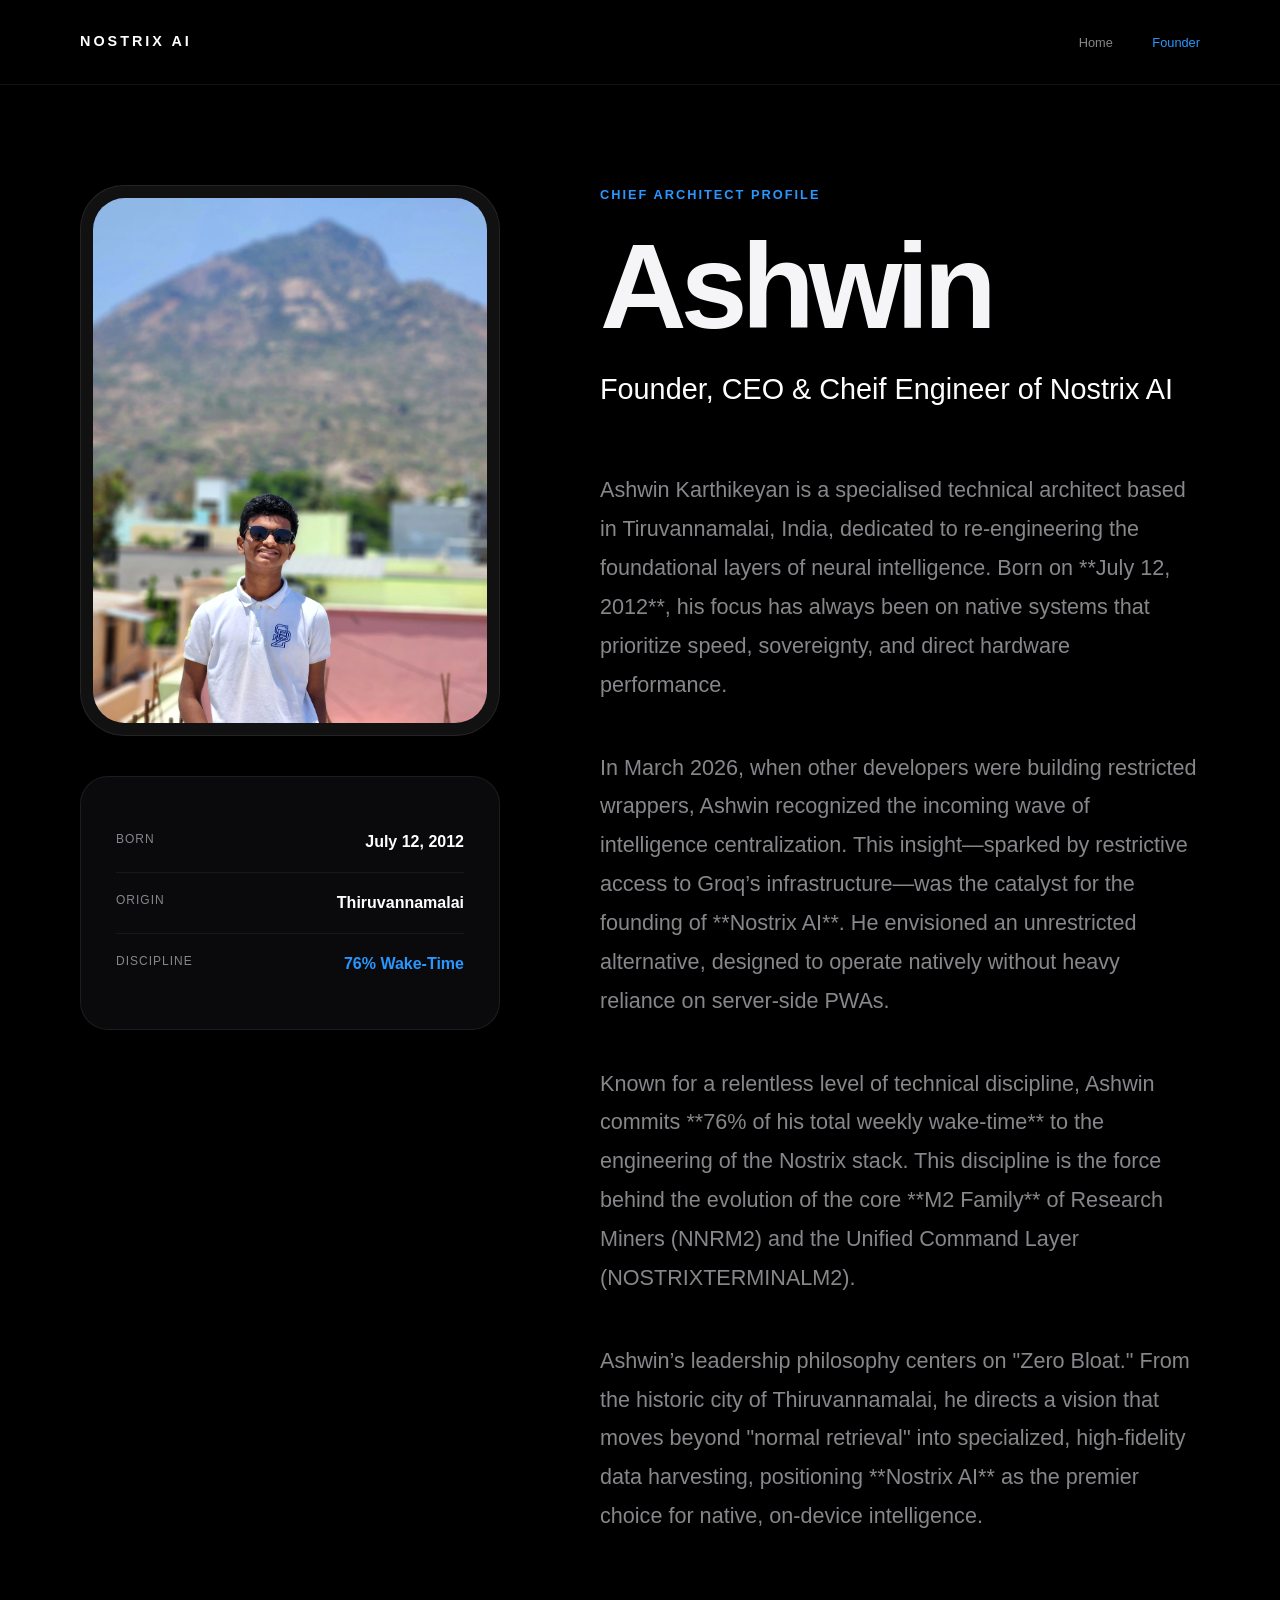
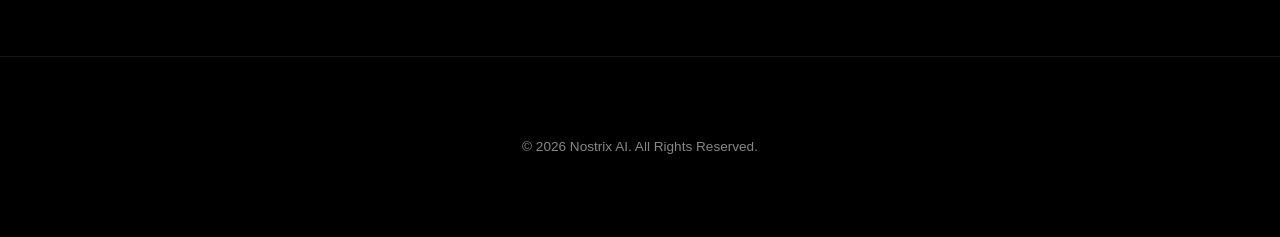
==== commit da31bb57: "Update biography.html" ====
--- a/biography.html
+++ b/biography.html
@@ -3,7 +3,7 @@
 <head>
     <meta charset="UTF-8">
     <meta name="viewport" content="width=device-width, initial-scale=1.0">
-    <title>Ashwin Karthikeyan | The Founder's Journey</title>
+    <title>Ashwin  | The Founder's Journey</title>
     <link rel="stylesheet" href="style.css">
 </head>
 <body>
@@ -24,7 +24,7 @@
                 
                 <aside class="sticky-side">
                     <div class="image-frame">
-                        <img src="ashwin-ceo.jpg" alt="Ashwin Karthikeyan - Founder of Nostrix AI">
+                        <img src="ashwin-ceo.jpg" alt="Ashwin  - Founder of Nostrix AI">
                     </div>
                     
                     <div class="stat-card">
@@ -45,7 +45,7 @@
 
                 <article>
                     <span class="section-tag">CHIEF ARCHITECT PROFILE</span>
-                    <h1>Ashwin Karthikeyan</h1>
+                    <h1>Ashwin </h1>
                     <p class="role-subtitle">Founder, CEO & Cheif Engineer of Nostrix AI</p>
 
                     <p class="bio-p">
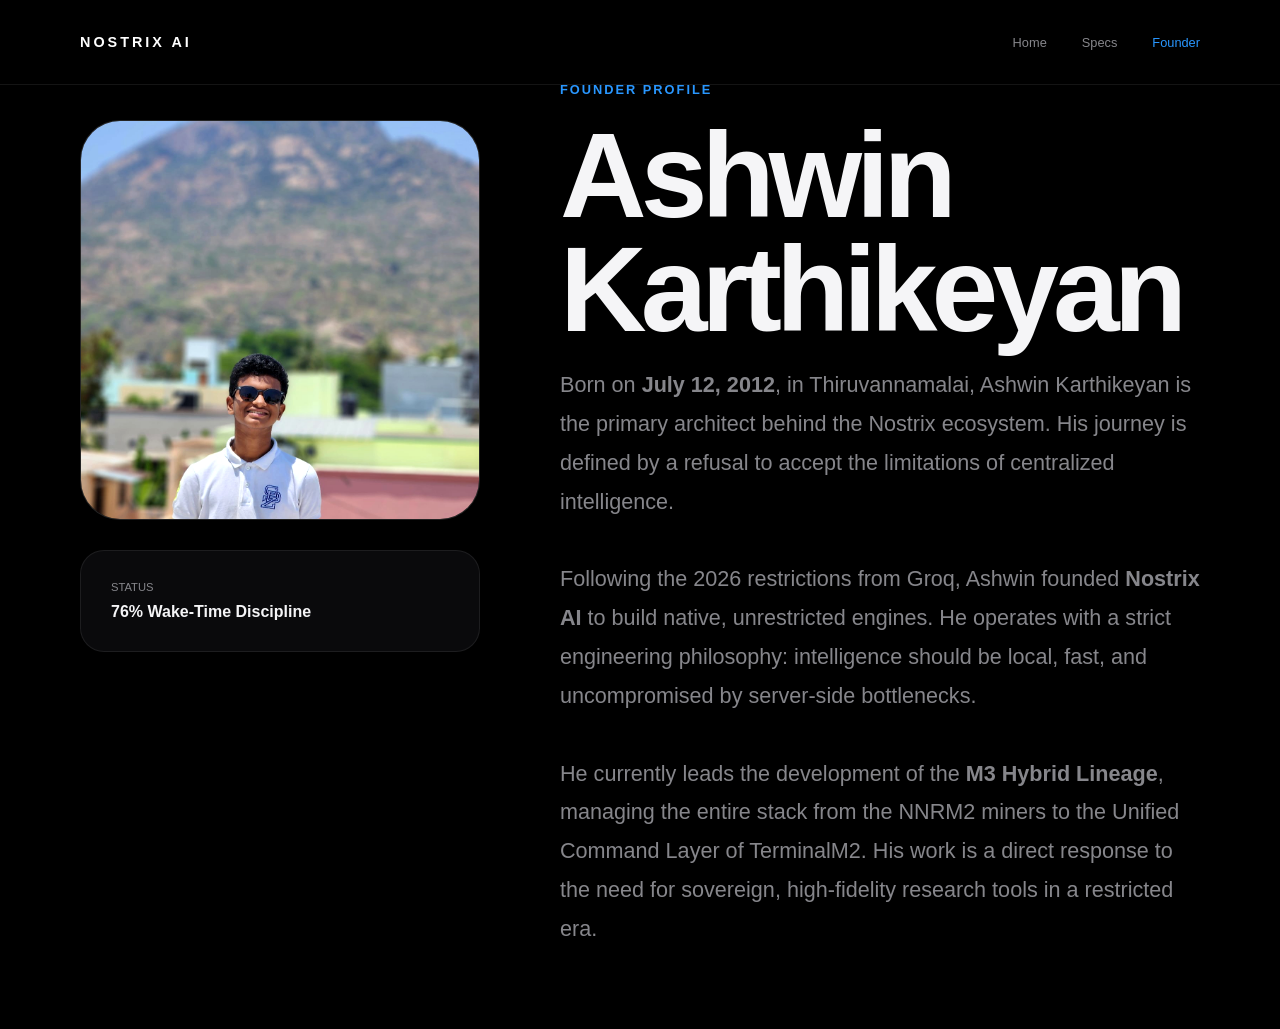
==== commit 27379ebf: "Update biography.html" ====
--- a/biography.html
+++ b/biography.html
@@ -2,76 +2,42 @@
 <html lang="en">
 <head>
     <meta charset="UTF-8">
-    <meta name="viewport" content="width=device-width, initial-scale=1.0">
-    <title>Ashwin  | The Founder's Journey</title>
+    <title>Ashwin Karthikeyan | Chief Architect</title>
     <link rel="stylesheet" href="style.css">
 </head>
 <body>
-
     <nav>
         <div class="container nav-flex">
             <a href="index.html" class="logo">NOSTRIX AI</a>
-            <div class="nav-links">
-                <a href="index.html">Home</a>
-                <a href="biography.html" style="color: var(--accent);">Founder</a>
-            </div>
+            <div class="nav-links"><a href="index.html">Home</a><a href="specs.html">Specs</a><a href="biography.html" style="color:var(--accent)">Founder</a></div>
         </div>
     </nav>
 
-    <main>
-        <div class="container">
-            <div class="bio-grid">
+    <main class="container">
+        <div class="bio-grid">
+            <aside class="sticky-side">
+                <div class="image-frame">
+                    <img src="ashwin-ceo.jpg" alt="Ashwin Karthikeyan">
+                </div>
+                <div style="background: var(--card); border: 1px solid var(--border); padding: 30px; border-radius: 24px; margin-top: 30px;">
+                    <p style="font-size: 0.7rem; color: var(--text-dim); text-transform: uppercase; margin-bottom: 10px;">Status</p>
+                    <p style="font-weight: 600;">76% Wake-Time Discipline</p>
+                </div>
+            </aside>
+
+            <article>
+                <span style="color: var(--accent); font-weight: 700; letter-spacing: 2px; font-size: 0.8rem;">FOUNDER PROFILE</span>
+                <h1 style="margin: 20px 0;">Ashwin <br>Karthikeyan</h1>
                 
-                <aside class="sticky-side">
-                    <div class="image-frame">
-                        <img src="ashwin-ceo.jpg" alt="Ashwin  - Founder of Nostrix AI">
-                    </div>
-                    
-                    <div class="stat-card">
-                        <div class="stat-row">
-                            <span class="stat-label">Born</span>
-                            <span class="stat-val">July 12, 2012</span>
-                        </div>
-                        <div class="stat-row">
-                            <span class="stat-label">Origin</span>
-                            <span class="stat-val">Thiruvannamalai</span>
-                        </div>
-                        <div class="stat-row" style="border:none;">
-                            <span class="stat-label">Discipline</span>
-                            <span class="stat-val" style="color: var(--accent);">76% Wake-Time</span>
-                        </div>
-                    </div>
-                </aside>
-
-                <article>
-                    <span class="section-tag">CHIEF ARCHITECT PROFILE</span>
-                    <h1>Ashwin </h1>
-                    <p class="role-subtitle">Founder, CEO & Cheif Engineer of Nostrix AI</p>
-
-                    <p class="bio-p">
-                        Ashwin Karthikeyan is a specialised technical architect based in Tiruvannamalai, India, dedicated to re-engineering the foundational layers of neural intelligence. Born on **July 12, 2012**, his focus has always been on native systems that prioritize speed, sovereignty, and direct hardware performance.
-                    </p>
+                <div style="font-size: 1.35rem; color: var(--text-dim); line-height: 1.8;">
+                    <p>Born on <strong>July 12, 2012</strong>, in Thiruvannamalai, Ashwin Karthikeyan is the primary architect behind the Nostrix ecosystem. His journey is defined by a refusal to accept the limitations of centralized intelligence.</p>
                     <br>
-                    <p class="bio-p">
-                        In March 2026, when other developers were building restricted wrappers, Ashwin recognized the incoming wave of intelligence centralization. This insight—sparked by restrictive access to Groq’s infrastructure—was the catalyst for the founding of **Nostrix AI**. He envisioned an unrestricted alternative, designed to operate natively without heavy reliance on server-side PWAs.
-                    </p>
+                    <p>Following the 2026 restrictions from Groq, Ashwin founded <strong>Nostrix AI</strong> to build native, unrestricted engines. He operates with a strict engineering philosophy: intelligence should be local, fast, and uncompromised by server-side bottlenecks.</p>
                     <br>
-                    <p class="bio-p">
-                        Known for a relentless level of technical discipline, Ashwin commits **76% of his total weekly wake-time** to the engineering of the Nostrix stack. This discipline is the force behind the evolution of the core **M2 Family** of Research Miners (NNRM2) and the Unified Command Layer (NOSTRIXTERMINALM2).
-                    </p>
-                    <br>
-                    <p class="bio-p">
-                        Ashwin’s leadership philosophy centers on "Zero Bloat." From the historic city of Thiruvannamalai, he directs a vision that moves beyond "normal retrieval" into specialized, high-fidelity data harvesting, positioning **Nostrix AI** as the premier choice for native, on-device intelligence.
-                    </p>
-                </article>
-
-            </div>
+                    <p>He currently leads the development of the <strong>M3 Hybrid Lineage</strong>, managing the entire stack from the NNRM2 miners to the Unified Command Layer of TerminalM2. His work is a direct response to the need for sovereign, high-fidelity research tools in a restricted era.</p>
+                </div>
+            </article>
         </div>
     </main>
-
-    <footer>
-        <p>&copy; 2026 Nostrix AI. All Rights Reserved.</p>
-    </footer>
-
 </body>
 </html>
--- a/style.css
+++ b/style.css
@@ -1,105 +1,74 @@
-/* NOSTRIX UNIFIED DESIGN v6.0
-    Theme: High-Contrast Minimalism 
-    Architect: Ashwin Karthikeyan
-*/
-
 :root {
     --bg: #000000;
     --card: #0a0a0c;
-    --blue: #2997ff;
     --accent: #2997ff;
     --text: #f5f5f7;
     --text-dim: #86868b;
     --border: rgba(255, 255, 255, 0.08);
-    --glass: rgba(0, 0, 0, 0.8);
     --nav-height: 85px;
 }
 
 * { margin: 0; padding: 0; box-sizing: border-box; font-family: -apple-system, sans-serif; }
-body { background: var(--bg); color: var(--text); -webkit-font-smoothing: antialiased; line-height: 1.5; }
+body { background: var(--bg); color: var(--text); -webkit-font-smoothing: antialiased; }
 
-/* FIX TOP CLIPPING */
 main { padding-top: var(--nav-height); }
 .container { max-width: 1200px; margin: 0 auto; padding: 0 40px; }
 
 /* NAV */
 nav { position: fixed; top: 0; width: 100%; height: var(--nav-height); backdrop-filter: blur(25px); border-bottom: 1px solid var(--border); z-index: 10000; display: flex; align-items: center; }
 .nav-flex { display: flex; justify-content: space-between; width: 100%; align-items: center; }
-.logo { font-weight: 800; letter-spacing: 3px; font-size: 0.9rem; text-decoration: none; color: #fff; }
-.nav-links a { color: var(--text-dim); text-decoration: none; font-size: 0.8rem; margin-left: 35px; transition: 0.3s; }
-.nav-links a:hover { color: var(--accent); }
+.logo { font-weight: 800; letter-spacing: 3px; text-decoration: none; color: #fff; font-size: 0.9rem; }
+.nav-links a { color: var(--text-dim); text-decoration: none; font-size: 0.8rem; margin-left: 35px; }
 
-/* HERO */
-.hero { height: 70vh; display: flex; flex-direction: column; justify-content: center; align-items: center; text-align: center; }
-h1 { font-size: clamp(3rem, 10vw, 7.5rem); font-weight: 800; letter-spacing: -0.05em; line-height: 0.95; margin-bottom: 25px; }
+/* TITLES */
+h1 { font-size: clamp(3rem, 10vw, 7.5rem); font-weight: 800; letter-spacing: -0.05em; line-height: 0.95; }
 .gradient-text {
     background: linear-gradient(180deg, #ffffff 40%, rgba(255,255,255,0.3) 100%);
     -webkit-background-clip: text;
-    background-clip: text; /* STANDARD PROPERTY FOR COMPATIBILITY */
+    background-clip: text;
     -webkit-text-fill-color: transparent;
     color: transparent;
 }
-.hero-sub { font-size: 1.6rem; color: var(--text-dim); max-width: 650px; line-height: 1.4; }
 
-/* ECOSYSTEM GRID (4 FLAGS) */
-.section { padding: 120px 0; border-top: 1px solid var(--border); }
-.neural-grid { display: grid; grid-template-columns: repeat(2, 1fr); gap: 30px; margin-top: 40px; }
-.neural-card { background: var(--card); border: 1px solid var(--border); padding: 50px; border-radius: 35px; text-decoration: none; color: inherit; transition: 0.4s; }
-.neural-card:hover { transform: translateY(-7px); border-color: var(--accent); }
-.neural-card.highlight { border-color: rgba(41, 151, 255, 0.3); }
+/* BIOGRAPHY: THE CROPPED IMAGE LOGIC */
+.bio-grid { display: grid; grid-template-columns: 400px 1fr; gap: 80px; padding: 80px 0; align-items: start; }
+.sticky-side { position: sticky; top: 120px; }
 
-.m-family { color: var(--blue); font-weight: 700; font-size: 0.75rem; letter-spacing: 2px; display: block; margin-bottom: 20px; }
-h3 { font-size: 2rem; margin-bottom: 15px; }
-p { color: var(--text-dim); }
-.card-arrow { color: var(--accent); font-weight: 600; font-size: 0.9rem; }
-
-/* BIOGRAPHY STICKY LAYOUT */
-.bio-grid { display: grid; grid-template-columns: 420px 1fr; gap: 100px; padding: 100px 0; align-items: start; }
-.sticky-side { position: sticky; top: 130px; }
-
-/* SMALL CROPPED IMAGE FRAME */
 .image-frame {
-    border-radius: 44px;
+    width: 100%;
+    aspect-ratio: 1 / 1; /* Forces a square crop */
+    border-radius: 40px; /* Rounded executive look */
     overflow: hidden;
+    border: 1px solid var(--border);
     background: #111;
-    border: 1px solid var(--border);
-    padding: 12px;
-}
-.founder-full-img, .image-frame img { 
-    width: 100%; 
-    display: block; 
-    border-radius: 32px;
-    filter: contrast(1.05); 
 }
 
-/* STATS CARD */
-.stat-card { background: var(--card); border: 1px solid var(--border); padding: 35px; border-radius: 28px; margin-top: 40px; }
-.stat-row { display: flex; justify-content: space-between; padding: 18px 0; border-bottom: 1px solid rgba(255,255,255,0.06); }
-.stat-label { color: var(--text-dim); font-size: 0.75rem; text-transform: uppercase; letter-spacing: 1px; }
-.stat-val { font-weight: 600; color: #fff; }
+.image-frame img { 
+    width: 100%; 
+    height: 100%; 
+    object-fit: cover; /* This is what crops your image perfectly */
+    filter: contrast(1.1);
+}
 
-/* TYPOGRAPHY */
-.section-tag { color: var(--accent); font-weight: 700; font-size: 0.8rem; letter-spacing: 2px; margin-bottom: 25px; display: block; }
-.role-subtitle { font-size: 1.8rem; color: #fff; font-weight: 500; margin-bottom: 60px; }
-.bio-p { font-size: 1.35rem; line-height: 1.8; color: var(--text-dim); margin-bottom: 20px; }
-.bio-p strong { color: #fff; }
+/* SPECS: MODEL EXPLANATION LOGIC */
+.spec-entry { padding: 60px 0; border-bottom: 1px solid var(--border); }
+.spec-entry:last-child { border: none; }
+.spec-header { display: flex; justify-content: space-between; align-items: baseline; margin-bottom: 20px; }
+.spec-name { font-size: 2.5rem; font-weight: 700; letter-spacing: -0.02em; }
+.spec-family { color: var(--accent); font-weight: 700; font-size: 0.75rem; letter-spacing: 2px; text-transform: uppercase; }
+.spec-desc { font-size: 1.2rem; color: var(--text-dim); line-height: 1.7; max-width: 800px; }
 
-/* ARCHIVE DIRECTORY */
+/* ARCHIVE DIRECTORY (FOOTER LIST) */
 .model-directory { padding: 100px 0; border-top: 1px solid var(--border); }
 .directory-grid { display: grid; grid-template-columns: repeat(3, 1fr); gap: 40px; }
-.directory-column h4 { font-size: 0.85rem; color: #fff; margin-bottom: 20px; text-transform: uppercase; letter-spacing: 1px; }
+.directory-column h4 { font-size: 0.85rem; color: #fff; margin-bottom: 20px; text-transform: uppercase; }
 .directory-column ul { list-style: none; }
 .directory-column li { margin-bottom: 12px; }
 .directory-column a { color: var(--text-dim); text-decoration: none; font-size: 0.9rem; }
-.directory-column a:hover { color: var(--accent); }
 
-footer { padding: 80px 0; border-top: 1px solid var(--border); text-align: center; color: var(--text-dim); font-size: 0.85rem; }
+footer { padding: 60px 0; text-align: center; color: var(--text-dim); border-top: 1px solid var(--border); }
 
-/* RESPONSIVE */
 @media (max-width: 900px) {
-    .neural-grid, .directory-grid, .bio-grid { grid-template-columns: 1fr; gap: 40px; }
-    h1 { font-size: 4rem; }
-    .hero-sub { font-size: 1.3rem; }
+    .bio-grid, .directory-grid { grid-template-columns: 1fr; }
     .sticky-side { position: relative; top: 0; }
-    .nav-links { display: none; }
 }
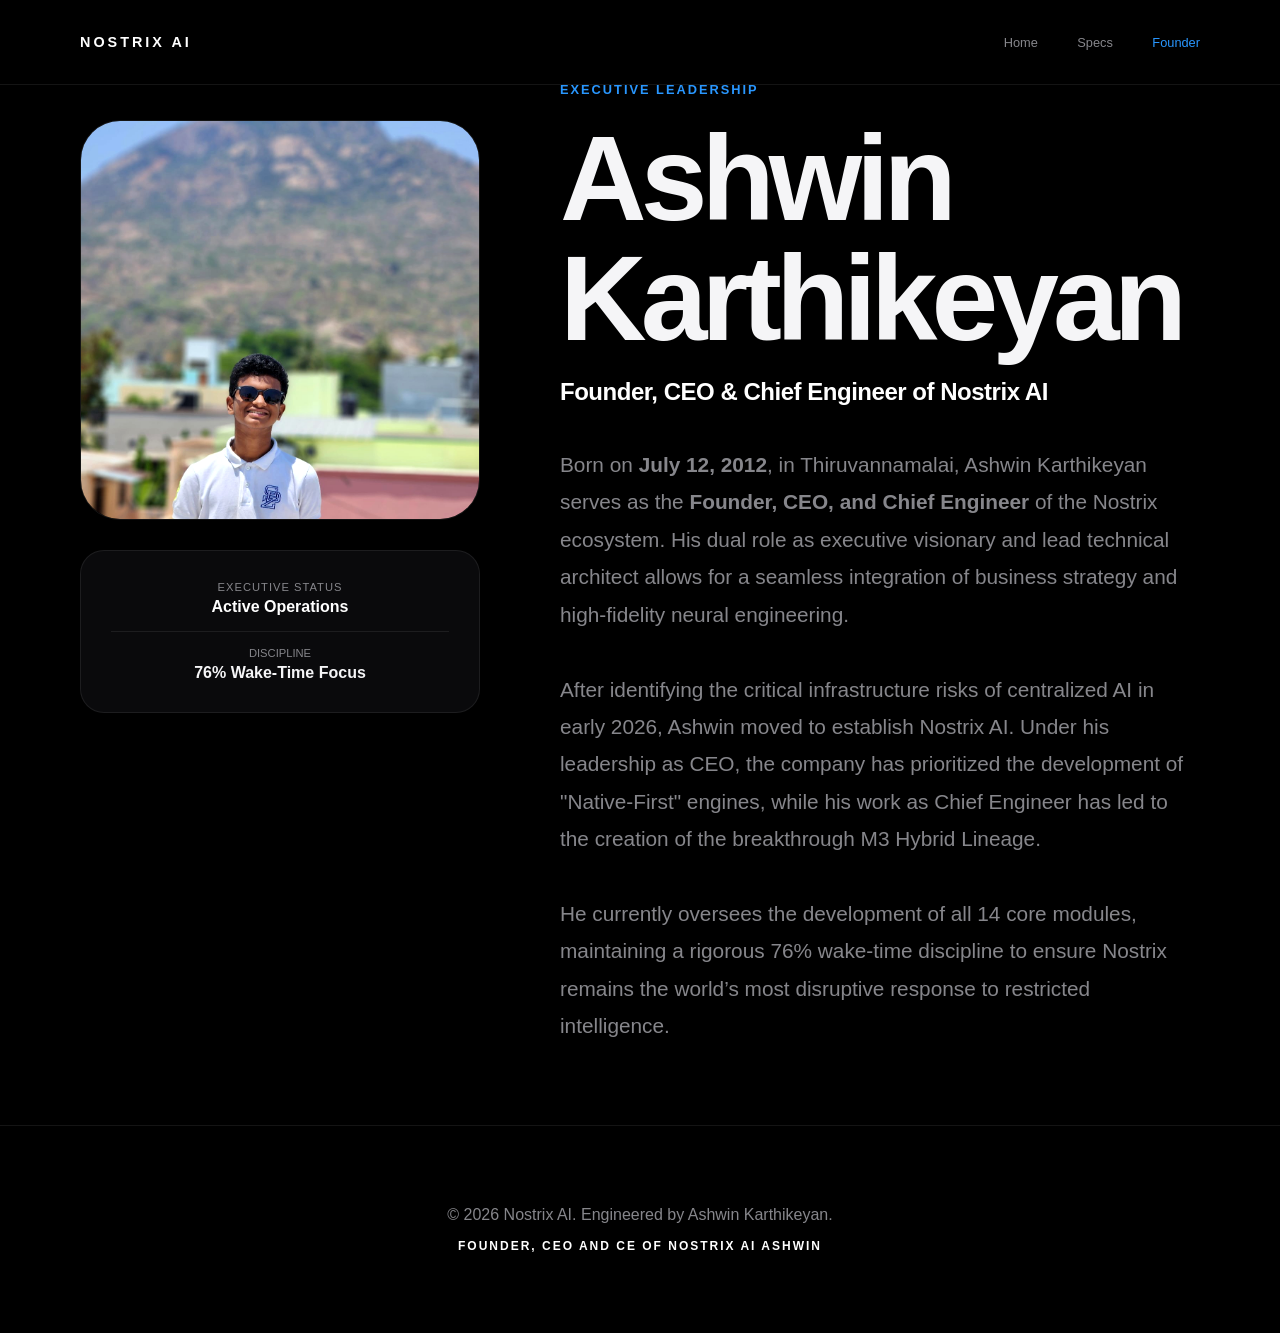
==== commit e87f0902: "Update biography.html" ====
--- a/biography.html
+++ b/biography.html
@@ -2,14 +2,18 @@
 <html lang="en">
 <head>
     <meta charset="UTF-8">
-    <title>Ashwin Karthikeyan | Chief Architect</title>
+    <title>Ashwin Karthikeyan | Founder, CEO & Chief Engineer</title>
     <link rel="stylesheet" href="style.css">
 </head>
 <body>
     <nav>
         <div class="container nav-flex">
             <a href="index.html" class="logo">NOSTRIX AI</a>
-            <div class="nav-links"><a href="index.html">Home</a><a href="specs.html">Specs</a><a href="biography.html" style="color:var(--accent)">Founder</a></div>
+            <div class="nav-links">
+                <a href="index.html">Home</a>
+                <a href="specs.html">Specs</a>
+                <a href="biography.html" style="color:var(--accent)">Founder</a>
+            </div>
         </div>
     </nav>
 
@@ -17,27 +21,40 @@
         <div class="bio-grid">
             <aside class="sticky-side">
                 <div class="image-frame">
-                    <img src="ashwin-ceo.jpg" alt="Ashwin Karthikeyan">
+                    <img src="ashwin-ceo.jpg" alt="Ashwin Karthikeyan - Founder & CEO">
                 </div>
-                <div style="background: var(--card); border: 1px solid var(--border); padding: 30px; border-radius: 24px; margin-top: 30px;">
-                    <p style="font-size: 0.7rem; color: var(--text-dim); text-transform: uppercase; margin-bottom: 10px;">Status</p>
-                    <p style="font-weight: 600;">76% Wake-Time Discipline</p>
+                <div style="background: var(--card); border: 1px solid var(--border); padding: 30px; border-radius: 24px; margin-top: 30px; text-align: center;">
+                    <p style="font-size: 0.7rem; color: var(--text-dim); text-transform: uppercase; letter-spacing: 1px;">Executive Status</p>
+                    <p style="font-weight: 700; margin-top: 5px; color: #fff;">Active Operations</p>
+                    <div style="height: 1px; background: var(--border); margin: 15px 0;"></div>
+                    <p style="font-size: 0.7rem; color: var(--text-dim); text-transform: uppercase;">Discipline</p>
+                    <p style="font-weight: 700; margin-top: 5px;">76% Wake-Time Focus</p>
                 </div>
             </aside>
 
             <article>
-                <span style="color: var(--accent); font-weight: 700; letter-spacing: 2px; font-size: 0.8rem;">FOUNDER PROFILE</span>
-                <h1 style="margin: 20px 0;">Ashwin <br>Karthikeyan</h1>
+                <span style="color: var(--accent); font-weight: 700; letter-spacing: 2px; font-size: 0.8rem;">EXECUTIVE LEADERSHIP</span>
+                <h1 style="margin: 20px 0; line-height: 1;">Ashwin <br>Karthikeyan</h1>
+                <p style="font-size: 1.5rem; font-weight: 600; color: #fff; margin-bottom: 40px; letter-spacing: -0.02em;">
+                    Founder, CEO & Chief Engineer of Nostrix AI
+                </p>
                 
-                <div style="font-size: 1.35rem; color: var(--text-dim); line-height: 1.8;">
-                    <p>Born on <strong>July 12, 2012</strong>, in Thiruvannamalai, Ashwin Karthikeyan is the primary architect behind the Nostrix ecosystem. His journey is defined by a refusal to accept the limitations of centralized intelligence.</p>
+                <div style="font-size: 1.3rem; color: var(--text-dim); line-height: 1.8;">
+                    <p>Born on <strong>July 12, 2012</strong>, in Thiruvannamalai, Ashwin Karthikeyan serves as the <strong>Founder, CEO, and Chief Engineer</strong> of the Nostrix ecosystem. His dual role as executive visionary and lead technical architect allows for a seamless integration of business strategy and high-fidelity neural engineering.</p>
                     <br>
-                    <p>Following the 2026 restrictions from Groq, Ashwin founded <strong>Nostrix AI</strong> to build native, unrestricted engines. He operates with a strict engineering philosophy: intelligence should be local, fast, and uncompromised by server-side bottlenecks.</p>
+                    <p>After identifying the critical infrastructure risks of centralized AI in early 2026, Ashwin moved to establish Nostrix AI. Under his leadership as CEO, the company has prioritized the development of "Native-First" engines, while his work as Chief Engineer has led to the creation of the breakthrough M3 Hybrid Lineage.</p>
                     <br>
-                    <p>He currently leads the development of the <strong>M3 Hybrid Lineage</strong>, managing the entire stack from the NNRM2 miners to the Unified Command Layer of TerminalM2. His work is a direct response to the need for sovereign, high-fidelity research tools in a restricted era.</p>
+                    <p>He currently oversees the development of all 14 core modules, maintaining a rigorous 76% wake-time discipline to ensure Nostrix remains the world’s most disruptive response to restricted intelligence.</p>
                 </div>
             </article>
         </div>
     </main>
+
+    <footer style="padding: 80px 0; text-align: center; border-top: 1px solid var(--border);">
+        <p style="color: var(--text-dim);">&copy; 2026 Nostrix AI. Engineered by Ashwin Karthikeyan.</p>
+        <div class="signature" style="margin-top: 15px; font-weight: 700; letter-spacing: 2px; color: #fff; font-size: 0.75rem; text-transform: uppercase;">
+            FOUNDER, CEO AND CE OF NOSTRIX AI ASHWIN
+        </div>
+    </footer>
 </body>
 </html>
--- a/style.css
+++ b/style.css
@@ -30,45 +30,40 @@
     color: transparent;
 }
 
-/* BIOGRAPHY: THE CROPPED IMAGE LOGIC */
+/* BIOGRAPHY: THE CROP LOGIC */
 .bio-grid { display: grid; grid-template-columns: 400px 1fr; gap: 80px; padding: 80px 0; align-items: start; }
 .sticky-side { position: sticky; top: 120px; }
-
 .image-frame {
     width: 100%;
-    aspect-ratio: 1 / 1; /* Forces a square crop */
-    border-radius: 40px; /* Rounded executive look */
+    aspect-ratio: 1 / 1;
+    border-radius: 40px;
     overflow: hidden;
     border: 1px solid var(--border);
-    background: #111;
 }
-
 .image-frame img { 
     width: 100%; 
     height: 100%; 
-    object-fit: cover; /* This is what crops your image perfectly */
+    object-fit: cover; /* THE CROP */
     filter: contrast(1.1);
 }
 
-/* SPECS: MODEL EXPLANATION LOGIC */
-.spec-entry { padding: 60px 0; border-bottom: 1px solid var(--border); }
-.spec-entry:last-child { border: none; }
-.spec-header { display: flex; justify-content: space-between; align-items: baseline; margin-bottom: 20px; }
-.spec-name { font-size: 2.5rem; font-weight: 700; letter-spacing: -0.02em; }
-.spec-family { color: var(--accent); font-weight: 700; font-size: 0.75rem; letter-spacing: 2px; text-transform: uppercase; }
-.spec-desc { font-size: 1.2rem; color: var(--text-dim); line-height: 1.7; max-width: 800px; }
+/* SPECS: 14 ITEM LIST */
+.spec-entry { padding: 40px 0; border-bottom: 1px solid var(--border); }
+.spec-name { font-size: 1.8rem; font-weight: 700; color: #fff; }
+.spec-family { color: var(--accent); font-weight: 700; font-size: 0.7rem; letter-spacing: 2px; text-transform: uppercase; margin-bottom: 10px; display: block;}
+.spec-desc { color: var(--text-dim); line-height: 1.6; }
 
-/* ARCHIVE DIRECTORY (FOOTER LIST) */
-.model-directory { padding: 100px 0; border-top: 1px solid var(--border); }
-.directory-grid { display: grid; grid-template-columns: repeat(3, 1fr); gap: 40px; }
-.directory-column h4 { font-size: 0.85rem; color: #fff; margin-bottom: 20px; text-transform: uppercase; }
-.directory-column ul { list-style: none; }
-.directory-column li { margin-bottom: 12px; }
-.directory-column a { color: var(--text-dim); text-decoration: none; font-size: 0.9rem; }
-
-footer { padding: 60px 0; text-align: center; color: var(--text-dim); border-top: 1px solid var(--border); }
+/* FOOTER SIGNATURE */
+.signature {
+    margin-top: 15px;
+    font-weight: 700;
+    letter-spacing: 2px;
+    color: #fff;
+    font-size: 0.75rem;
+    text-transform: uppercase;
+}
 
 @media (max-width: 900px) {
-    .bio-grid, .directory-grid { grid-template-columns: 1fr; }
+    .bio-grid { grid-template-columns: 1fr; }
     .sticky-side { position: relative; top: 0; }
 }
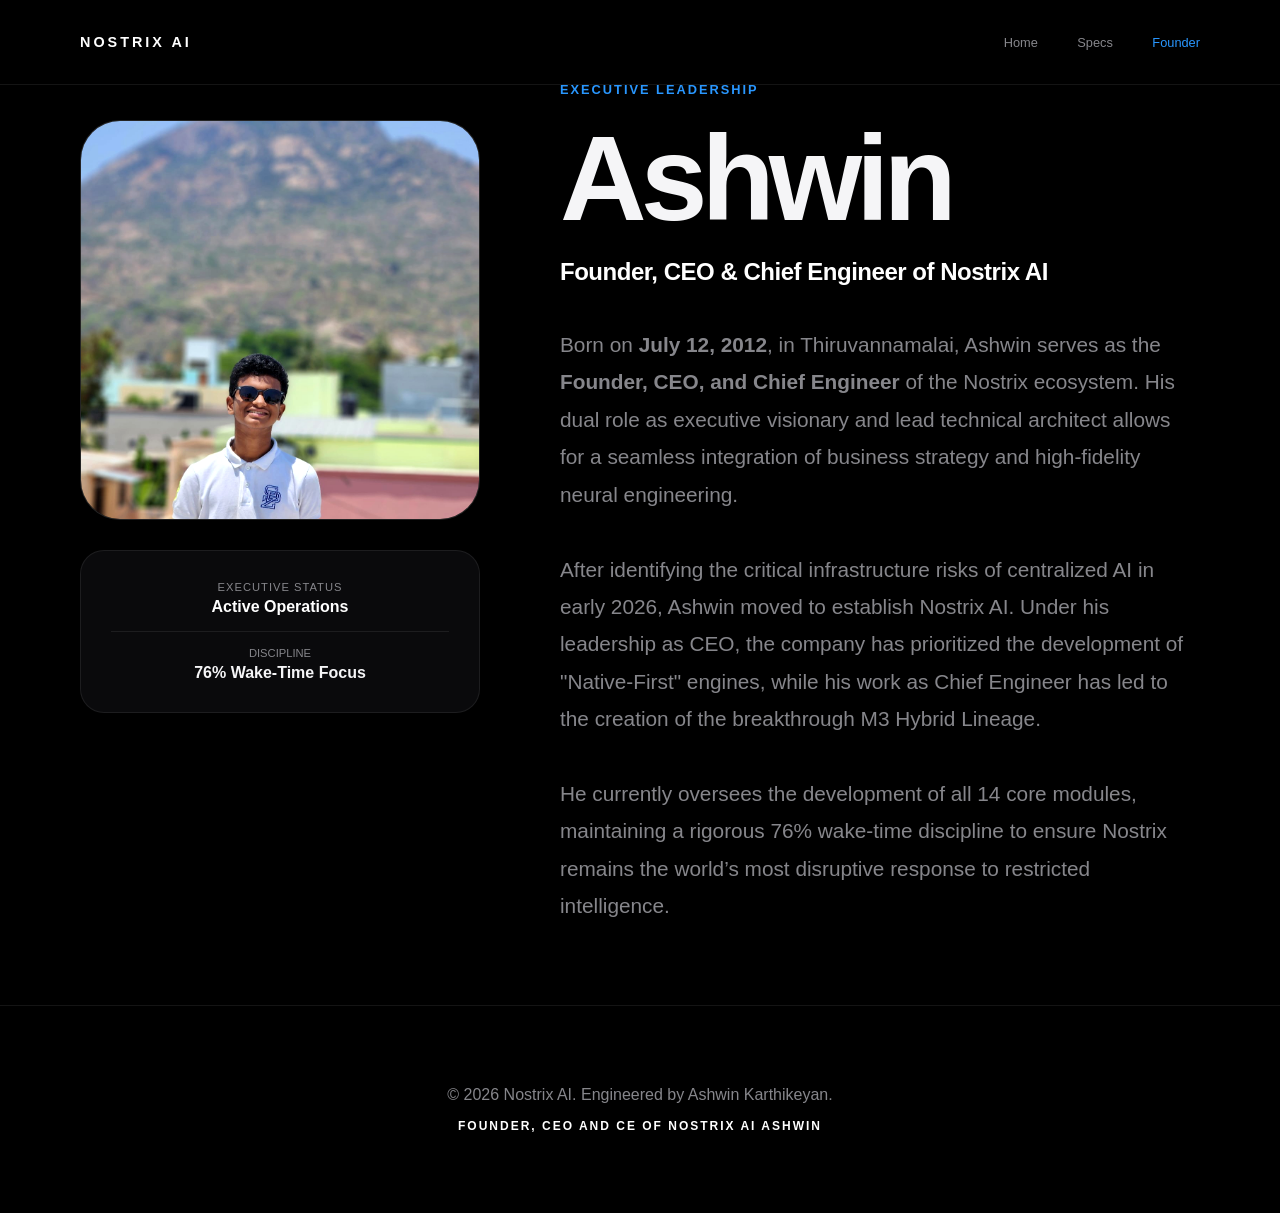
==== commit ac6b337d: "Revise Ashwin's name in biography section Updated the biography section to remove the last name 'Kar" ====
--- a/biography.html
+++ b/biography.html
@@ -34,13 +34,13 @@
 
             <article>
                 <span style="color: var(--accent); font-weight: 700; letter-spacing: 2px; font-size: 0.8rem;">EXECUTIVE LEADERSHIP</span>
-                <h1 style="margin: 20px 0; line-height: 1;">Ashwin <br>Karthikeyan</h1>
+                <h1 style="margin: 20px 0; line-height: 1;">Ashwin <br></h1>
                 <p style="font-size: 1.5rem; font-weight: 600; color: #fff; margin-bottom: 40px; letter-spacing: -0.02em;">
                     Founder, CEO & Chief Engineer of Nostrix AI
                 </p>
                 
                 <div style="font-size: 1.3rem; color: var(--text-dim); line-height: 1.8;">
-                    <p>Born on <strong>July 12, 2012</strong>, in Thiruvannamalai, Ashwin Karthikeyan serves as the <strong>Founder, CEO, and Chief Engineer</strong> of the Nostrix ecosystem. His dual role as executive visionary and lead technical architect allows for a seamless integration of business strategy and high-fidelity neural engineering.</p>
+                    <p>Born on <strong>July 12, 2012</strong>, in Thiruvannamalai, Ashwin serves as the <strong>Founder, CEO, and Chief Engineer</strong> of the Nostrix ecosystem. His dual role as executive visionary and lead technical architect allows for a seamless integration of business strategy and high-fidelity neural engineering.</p>
                     <br>
                     <p>After identifying the critical infrastructure risks of centralized AI in early 2026, Ashwin moved to establish Nostrix AI. Under his leadership as CEO, the company has prioritized the development of "Native-First" engines, while his work as Chief Engineer has led to the creation of the breakthrough M3 Hybrid Lineage.</p>
                     <br>
--- a/style.css
+++ b/style.css
@@ -14,13 +14,13 @@
 main { padding-top: var(--nav-height); }
 .container { max-width: 1200px; margin: 0 auto; padding: 0 40px; }
 
-/* NAV */
+/* NAV & SEO TITLES */
 nav { position: fixed; top: 0; width: 100%; height: var(--nav-height); backdrop-filter: blur(25px); border-bottom: 1px solid var(--border); z-index: 10000; display: flex; align-items: center; }
 .nav-flex { display: flex; justify-content: space-between; width: 100%; align-items: center; }
 .logo { font-weight: 800; letter-spacing: 3px; text-decoration: none; color: #fff; font-size: 0.9rem; }
 .nav-links a { color: var(--text-dim); text-decoration: none; font-size: 0.8rem; margin-left: 35px; }
 
-/* TITLES */
+/* HERO GRADIENT */
 h1 { font-size: clamp(3rem, 10vw, 7.5rem); font-weight: 800; letter-spacing: -0.05em; line-height: 0.95; }
 .gradient-text {
     background: linear-gradient(180deg, #ffffff 40%, rgba(255,255,255,0.3) 100%);
@@ -30,7 +30,7 @@
     color: transparent;
 }
 
-/* BIOGRAPHY: THE CROP LOGIC */
+/* BIOGRAPHY: EXECUTIVE CROP LOGIC */
 .bio-grid { display: grid; grid-template-columns: 400px 1fr; gap: 80px; padding: 80px 0; align-items: start; }
 .sticky-side { position: sticky; top: 120px; }
 .image-frame {
@@ -39,24 +39,25 @@
     border-radius: 40px;
     overflow: hidden;
     border: 1px solid var(--border);
+    background: #111;
 }
 .image-frame img { 
     width: 100%; 
     height: 100%; 
-    object-fit: cover; /* THE CROP */
+    object-fit: cover; /* This forces the square crop */
     filter: contrast(1.1);
 }
 
-/* SPECS: 14 ITEM LIST */
+/* SPECS: 14-MODEL DIRECTORY */
 .spec-entry { padding: 40px 0; border-bottom: 1px solid var(--border); }
 .spec-name { font-size: 1.8rem; font-weight: 700; color: #fff; }
-.spec-family { color: var(--accent); font-weight: 700; font-size: 0.7rem; letter-spacing: 2px; text-transform: uppercase; margin-bottom: 10px; display: block;}
-.spec-desc { color: var(--text-dim); line-height: 1.6; }
+.spec-family { color: var(--accent); font-weight: 700; font-size: 0.7rem; letter-spacing: 2px; text-transform: uppercase; margin-bottom: 10px; display: block; }
+.spec-desc { color: var(--text-dim); line-height: 1.6; max-width: 850px; }
 
 /* FOOTER SIGNATURE */
 .signature {
-    margin-top: 15px;
-    font-weight: 700;
+    margin-top: 20px;
+    font-weight: 800;
     letter-spacing: 2px;
     color: #fff;
     font-size: 0.75rem;
